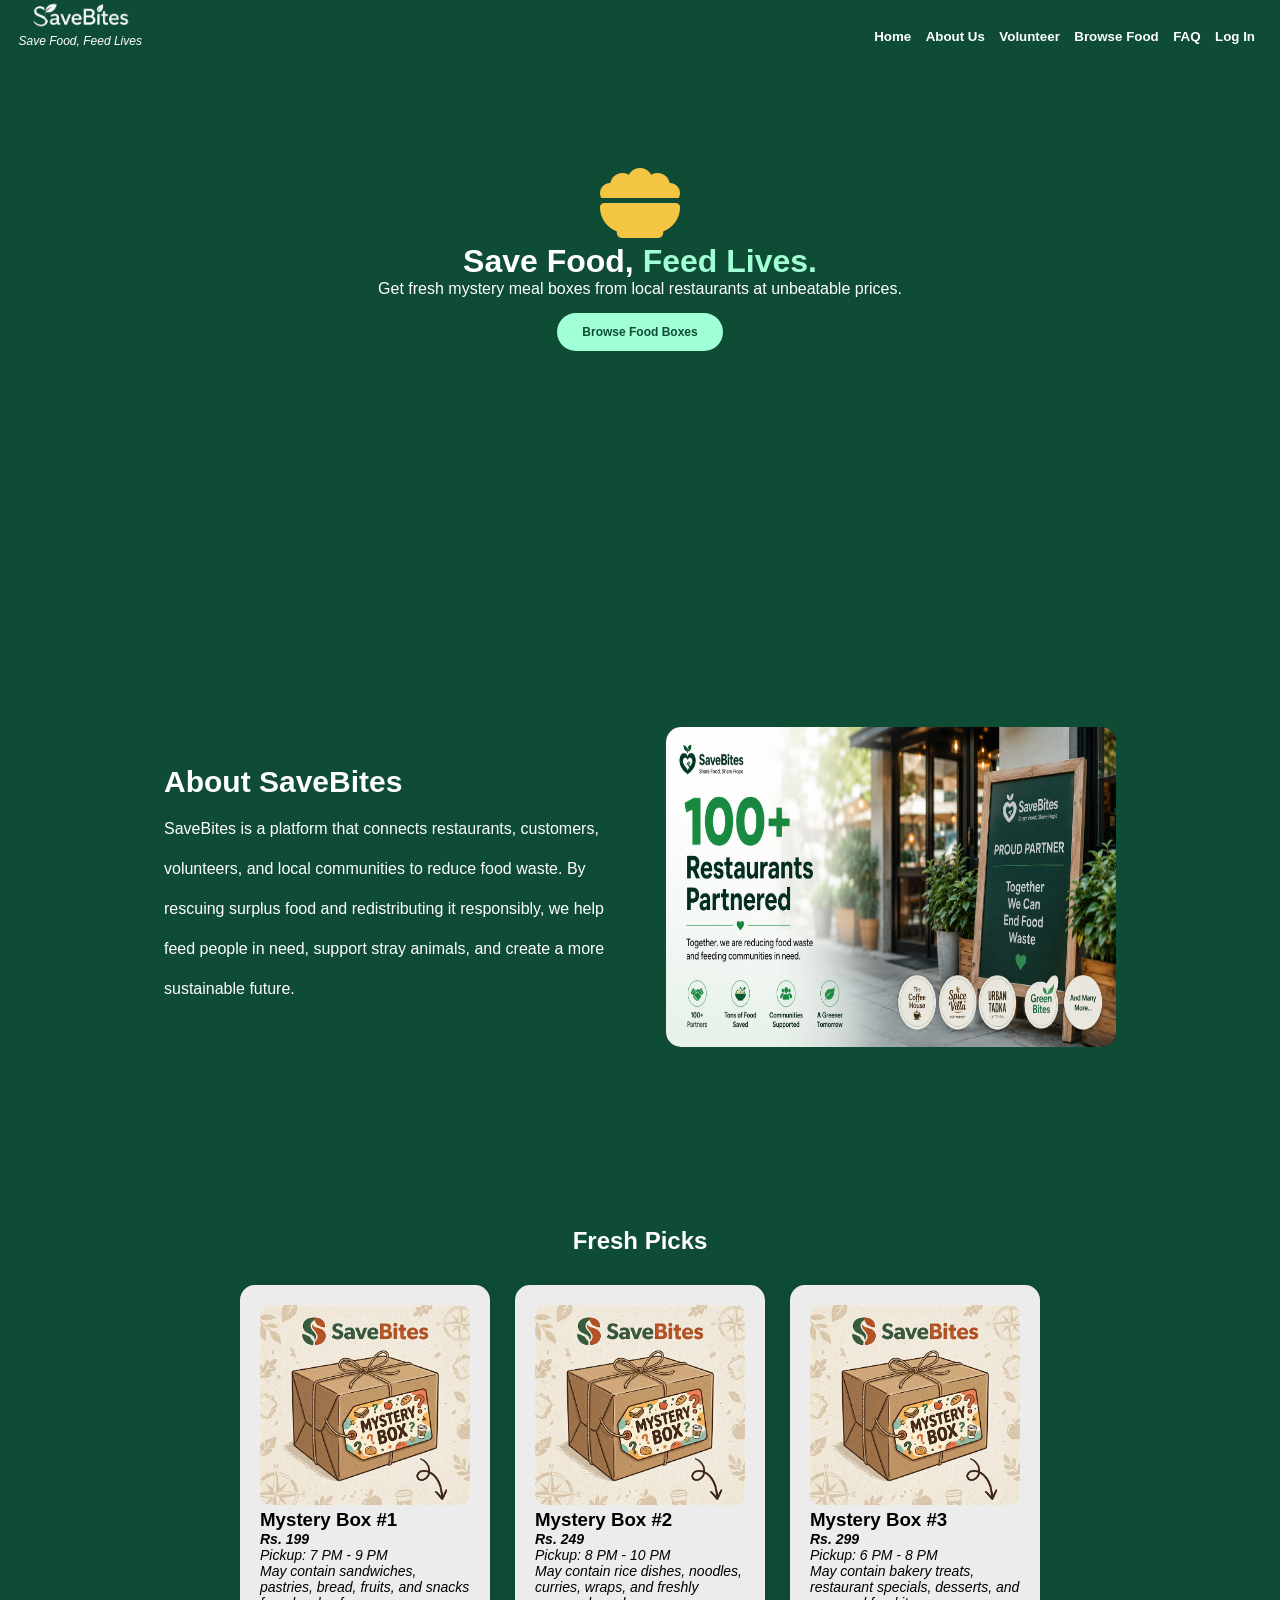
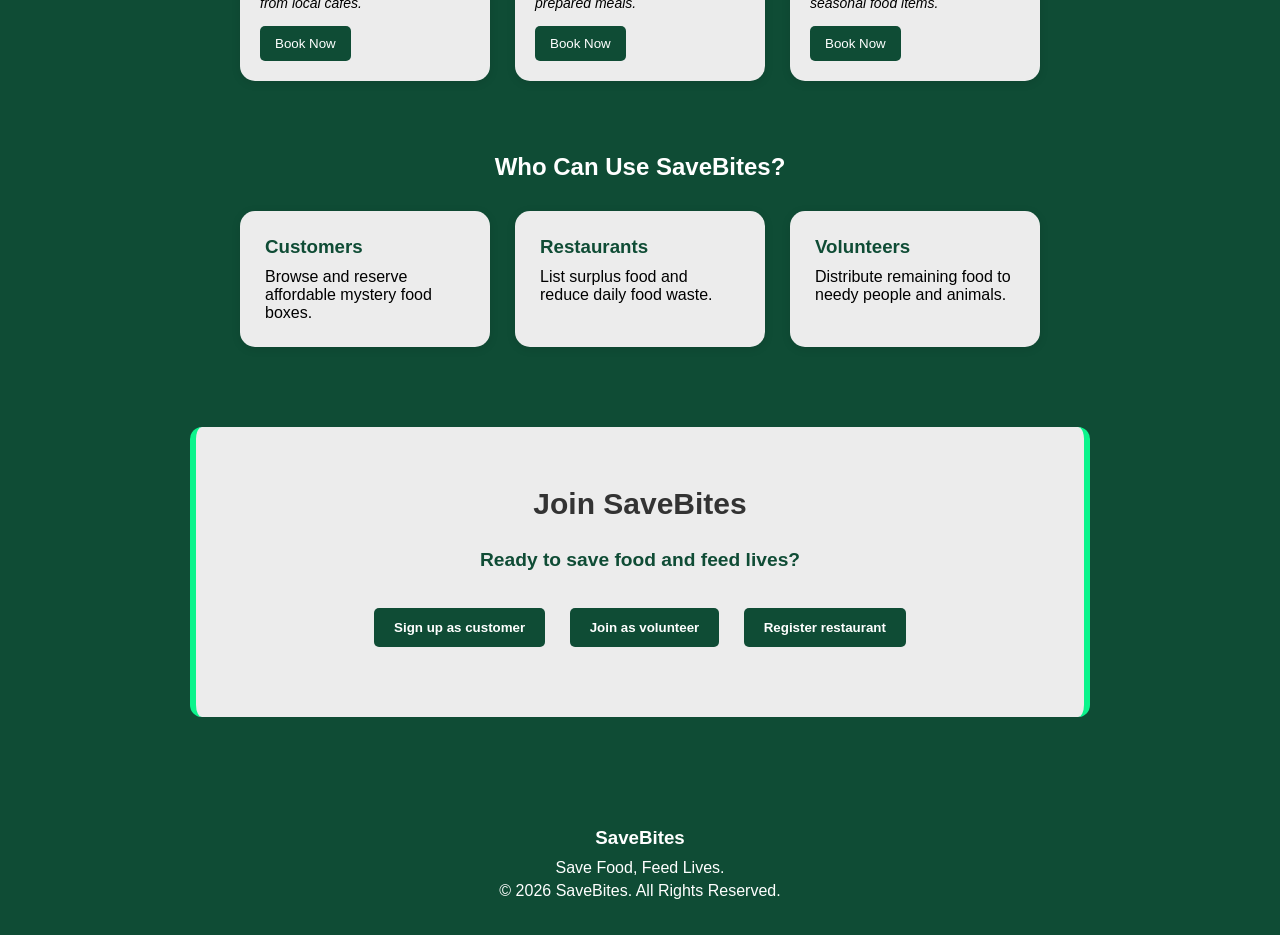
==== index.html @ be6d2f57 "git commit -m "Added hamburger menu functionality and responsive design for navigation bar."" ====
<!DOCTYPE html>
<html lang="en">
<head>
    <link rel="stylesheet" href="style.css" />
    <link rel="stylesheet" href="https://cdnjs.cloudflare.com/ajax/libs/font-awesome/6.6.0/css/all.min.css">
    <meta charset="UTF-8">
    <meta name="viewport" content="width=device-width, initial-scale=1.0">
</head>
<body>
    <nav class="nav">

        <div class="logo">
            <a href="index.html">
                <img src="asset/logo.png" alt="logo" />
            </a>
            <p>Save Food, Feed Lives</p>
        </div>
        <div class="hamburger" id="hamburger">
    <i class="fa-solid fa-bars"></i>
</div>
        <div class="nav-right" id="nav-right">
            <a href="index.html"><button>Home</button></a>
            <a href="html/about.html"><button>About Us</button></a>
            <a href="html/volunteerlogin.html"><button>Volunteer</button></a>
            <a href="html/browsebox.html"><button>Browse Food</button></a>
            <a href="html/faq.html"><button>FAQ</button></a>
            <a href="html/login.html"><button>Log In</button></a>
        </div>
    </nav>
    </div>
    </div>
    <div class="intro" id="intro">
    <div class="slide active">
        <div class="icon">
            <i class="fa-solid fa-bowl-food"></i>
        </div>
        <h1>Save Food, <span>Feed Lives.</span></h1>
        <p>Get fresh mystery meal boxes from local restaurants at unbeatable prices.</p>
        <a href="html/browsebox.html">Browse Food Boxes</a>
    </div>

    <div class="slide">
        <div class="icon">
            <i class="fa-solid fa-handshake"></i>
        </div>
        <h1>Surplus Food, <span>Real Impact.</span></h1>
        <p>Unsold food is resold at discounted price.</p>
    </div>

    <div class="slide">
        <div class="icon">
            <i class="fa-solid fa-paw"></i>
        </div>
        <h1>No Food <span>Goes to Waste.</span></h1>
        <p>Volunteers distribute food to stray animals.</p>
        <a href="html/volunteerlogin.html">Join as Volunteer</a>
    </div>

    <div class="slide">
        <div class="icon">
            <i class="fa-solid fa-store"></i>
        </div>
        <h1>List Your <span>Leftover Food.</span></h1>
        <p>Partner with SaveBites to reduce food waste and reach hundreds of nearby customers.</p>
        <a href="html/restaurantlogin.html">Register your Restaurant</a>
    </div>
</div>
    <br>
    <br>
    <br>
    <div class="section">
        <div class="text">
            <h2>About SaveBites</h2>
            <p>
                SaveBites is a platform that connects restaurants, customers, volunteers, and local communities to reduce food waste. 
                By rescuing surplus food and redistributing it responsibly, we help feed people in need, support stray animals, and create a more sustainable future.
            </p>
        </div>

        <div class="imgslider">

            <img class="imgSlide activeImg" src="asset/partner.jpg" alt="">
            <img class="imgSlide" src="asset/volunteer.jpg" alt="">
            <img class="imgSlide" src="asset/animal.jpg" alt="">

        </div>

    </div>
    <div class="featured-food">
        <h2 align="center">Fresh Picks</h2>

        <div class="food-container">

            <div class="food-card">
                <img src="asset/food1.jpg" alt="Food Box 1">
                <h3>Mystery Box #1</h3>
                <p><strong>Rs. 199</strong></p>
                <p>Pickup: 7 PM - 9 PM</p>
                <p>May contain sandwiches, pastries, bread, fruits, and snacks from local cafes.</p>
                <button onclick="bookNow('Mystery Box #1', 199)">Book Now</button>
            </div>
            <div class="food-card">
                <img src="asset/food2.jpg" alt="Food Box 2">
                <h3>Mystery Box #2</h3>
                <p><strong>Rs. 249</strong></p>
                <p>Pickup: 8 PM - 10 PM</p>
                <p>May contain rice dishes, noodles, curries, wraps, and freshly prepared meals.</p>
                <button onclick="bookNow('Mystery Box #2', 249)">Book Now</button>
            </div>
            <div class="food-card">
                <img src="asset/food3.jpg" alt="Food Box 3">
                <h3>Mystery Box #3</h3>
                <p><strong>Rs. 299</strong></p>
                <p>Pickup: 6 PM - 8 PM</p>
                <p>May contain bakery treats, restaurant specials, desserts, and seasonal food items.</p>
                <button onclick="bookNow('Mystery Box #3', 299)">Book Now</button>
            </div>
        </div>
        <br>
        <br>
        <br>
        <br>
        <div class="roles">
            <h2 align="center">Who Can Use SaveBites?</h2>
            <div class="role-container">
                <div class="role-card">
                    <h3>Customers</h3>
                    <p>Browse and reserve affordable mystery food boxes.</p>
                </div>
                <div class="role-card">
                    <h3>Restaurants</h3>
                    <p>List surplus food and reduce daily food waste.</p>
                </div>
                <div class="role-card">
                    <h3>Volunteers</h3>
                    <p>Distribute remaining food to needy people and animals.</p>
                </div>
            </div>
        </div>
        <div align="center" class="bottom">
            <p align="center"><b>Join SaveBites</b></p>
            <h1>Ready to save food and feed lives?</h1>
            <button onclick="goToSignup()">Sign up as customer</button>
            <button onclick="goToVolunteerLogin()">Join as volunteer</button>
            <button onclick="goToRestaurantLogin()">Register restaurant</button>
        </div>
    </div>
    <script src="js/script.js"></script>
    <script src="js/slider.js"></script>
</body>
<footer>
    <h3>SaveBites</h3>
    <p>Save Food, Feed Lives.</p>
    <p>© 2026 SaveBites. All Rights Reserved.</p>
</footer>
</html>
---- style.css ----
*{
    margin:0;
    padding:0;
    box-sizing:border-box;
    font-family:Arial, sans-serif;
}

html,
body{
    width:100%;
    overflow-x:hidden;
    scroll-behavior:smooth;
}
/*SLIDER YETA*/

.intro{
    height:350px;
    position: relative;
    background: #0f4c35;
    color: white;
    display: flex;
    justify-content: flex-start;
    align-items: center;
    text-align: center;
    margin:80px;
}
.icon i{
    font-size:80px;
    color:#F4C542;
}

.icon i{
    transition:0.3s;
}

.icon i:hover{
    transform:scale(1.1);
}

.slide{
    display:none;
    position:absolute;
    width:100%;
    padding:20px;
    box-sizing:border-box;
    left:0;
    top:0;
}

.slide.active{
    display: block;
}

.slide span{
    color: #a1ffd5;
}
.slide a{
    display:inline-flex;
    margin-top: 15px;
    padding: 12px 25px;
    background: #a1ffd5;
    color: #0f4c35;
    text-decoration: none;
    border-radius: 30px;
    font-weight: bold;
}
.intro h1{
    font-size:32px;
}
.intro a{
    font-size:12px;
}
/*yetasamma*/


body{
    background:#0f4c35;

}
.nav{
    display:flex;
    justify-content:space-between;
    align-items:center;
    padding:15px;
    background:#0f4c35;
    flex-wrap:wrap;
}
.logo{
    display:flex;
    flex-direction:column;
    align-items:center;
    gap: 5;
}
.nav button{
    color:white;
    background:none;
    border:none;
    margin-right:10px;
    cursor:pointer;
    font-weight:bold;
    margin-top:10px;
}
.nav button:hover{
    background:none;
    color:rgb(133, 196, 162);
    transform:scale(1.06);
    transition:transform 0.2s;
}
.logo img{
    height: 50px;
    width: auto;
    margin-top: -25px;
    transform: scale(1.5);
}
.logo p{
    color:white;
    margin-top:-10px;
    margin-left:3.5px;
    font-size: 12px;
    font-style:italic;
}
.section{
    display:flex;
    justify-content:space-between;
    align-items:center;
    width:90%;
    margin:auto;
    gap:40px;
    padding:100px;
}

/*img slide ko section*/
.text{
    flex:1;
    color:#ffffff;
}

.text h2{
    font-size:30px;
    margin-bottom:10px;
}

.text p{
    line-height:2.5;
}
.imgslider{
    width:100%;
    max-width:450px;
    height:320px;
    position:relative;
    overflow:hidden;
    border-radius:15px;
    background:#000;
}
.imgSlide{
    width:100%;
    height:100%;
    object-fit:fill; 
    position:absolute;
    top:0;
    left:0;
    opacity:0;
    transition:opacity 1s ease;
}

.activeImg{
    opacity:1;
}
.bottom{
    background: #ececec;
    padding: 60px 20px;
    margin: 80px auto;
    max-width: 900px;
    text-align: center;
    border-radius: 12px;
    border-left: 6px solid #0bf48c;
    border-right: 6px solid #0bf48c;
}
.bottom p{
    color: #333;
    font-size:30px;
    margin-bottom:10px;
    transition:color 0.3s;
    animation: pulse 2s infinite;
}
    @keyframes pulse {
        0% { color: #0f4c35; }
        50% { color: #b9930c; }
        100% { color: rgb(0, 136, 61); }
    }
.bottom h1{
    margin:20px ;
    color:#0f4c35;
    transform:scale(0.6);
    color:(0, 136, 61);
;
}

.bottom button{
    color:white;
    padding:12px 20px;
    margin:10px;
    border:none;
    border-radius:5px;
    cursor:pointer;
    background:#0f4c35;
    font-weight:bold;
}
button:hover{
    background:rgb(0, 118, 47);
    transition:background 0.4s;
    transform:scale(1.05);
}
.featured-food{
    margin-top:80px;
}
.featured-food h2{
    color:white;
    margin-bottom:30px;
}
.food-container{
    display:flex;
    justify-content:center;
    gap:25px;
    flex-wrap:wrap;
}
.food-card{
    background:#ececec;
    width:250px;
    padding:20px;
    border-radius:15px;
    box-shadow:0 2px 10px rgba(0,0,0,0.1);
}
.food-card img{
    width:100%;
    height: 200px;;
    object-fit:fit;
    border-radius:10px;
}
.food-card p{
  font-size:14px;
  font-style: italic;
}
.food-card button{
    margin-top:15px;
    padding:10px 15px;
    border:none;
    border-radius:5px;
    background:#0f4c35;
    color:white;
    cursor:pointer;
}
.food-card button:hover{
    background:rgb(0,118,47);
    transition:background 0.3s;
}
.food-card:hover{
    transform:translateY(-5px);
    transition:0.5s;
}
.roles h2{
    color:white;
    margin-bottom:30px;
}
.role-container{
    display:flex;
    justify-content:center;
    gap:25px;
    flex-wrap:wrap;
}
.role-card{
    width:250px;
    padding:25px;
    background:#ececec;
    border-radius:15px;
    box-shadow:0 2px 10px rgba(0,0,0,0.1);
}
.role-card h3{
    color:#0f4c35;
    margin-bottom:10px;
}
footer{
    color:rgb(255, 255, 255);
    text-align:center;
    padding:30px;
    margin-top:50px;
}
footer h3{
    margin-bottom:10px;
}
footer p{
    margin:5px 0;
}
.hamburger{
    display:none;
    font-size:30px;
    color:white;
    cursor:pointer;
}

@media (max-width:768px){

.nav{
    position:relative;
    justify-content:space-between;
    align-items:center;
    padding:15px 20px;
}

.logo{
    align-items:flex-start;
}

.logo img{
    margin-top:0;
    transform:scale(1.2);
}

.hamburger{
    display:block;
}

.nav-right{
    display:none;
    position:absolute;
    top:80px;
    left:0;
    width:100%;
    background:#0f4c35;
    flex-direction:column;
    align-items:center;
    padding:20px 0;
    z-index:1000;
}

.nav-right.active{
    display:flex;
}

.nav-right a{
    width:100%;
    text-align:center;
}

.nav-right button{
    width:90%;
    margin:10px 0;
    font-size:18px;
}

.section{
    flex-direction:column;
    width:95%;
    text-align:center;
    padding:20px;
}

.text{
    width:100%;
}

.text h2{
    font-size:24px;
}

.text p{
    line-height:1.8;
}

.imgslider{
    width:100%;
    max-width:100%;
    height:250px;
}

.intro{
    margin:20px;
    min-height:320px;
    height:auto;
    padding:20px;
}

.intro h1{
    font-size:24px;
}

.icon i{
    font-size:60px;
}

.food-container,
.role-container{
    flex-direction:column;
    align-items:center;
}

.food-card,
.role-card{
    width:90%;
    max-width:320px;
}

.bottom{
    width:95%;
    margin:40px auto;
    padding:30px 15px;
}

.bottom h1{
    transform:none;
}

.bottom p{
    font-size:22px;
}

}
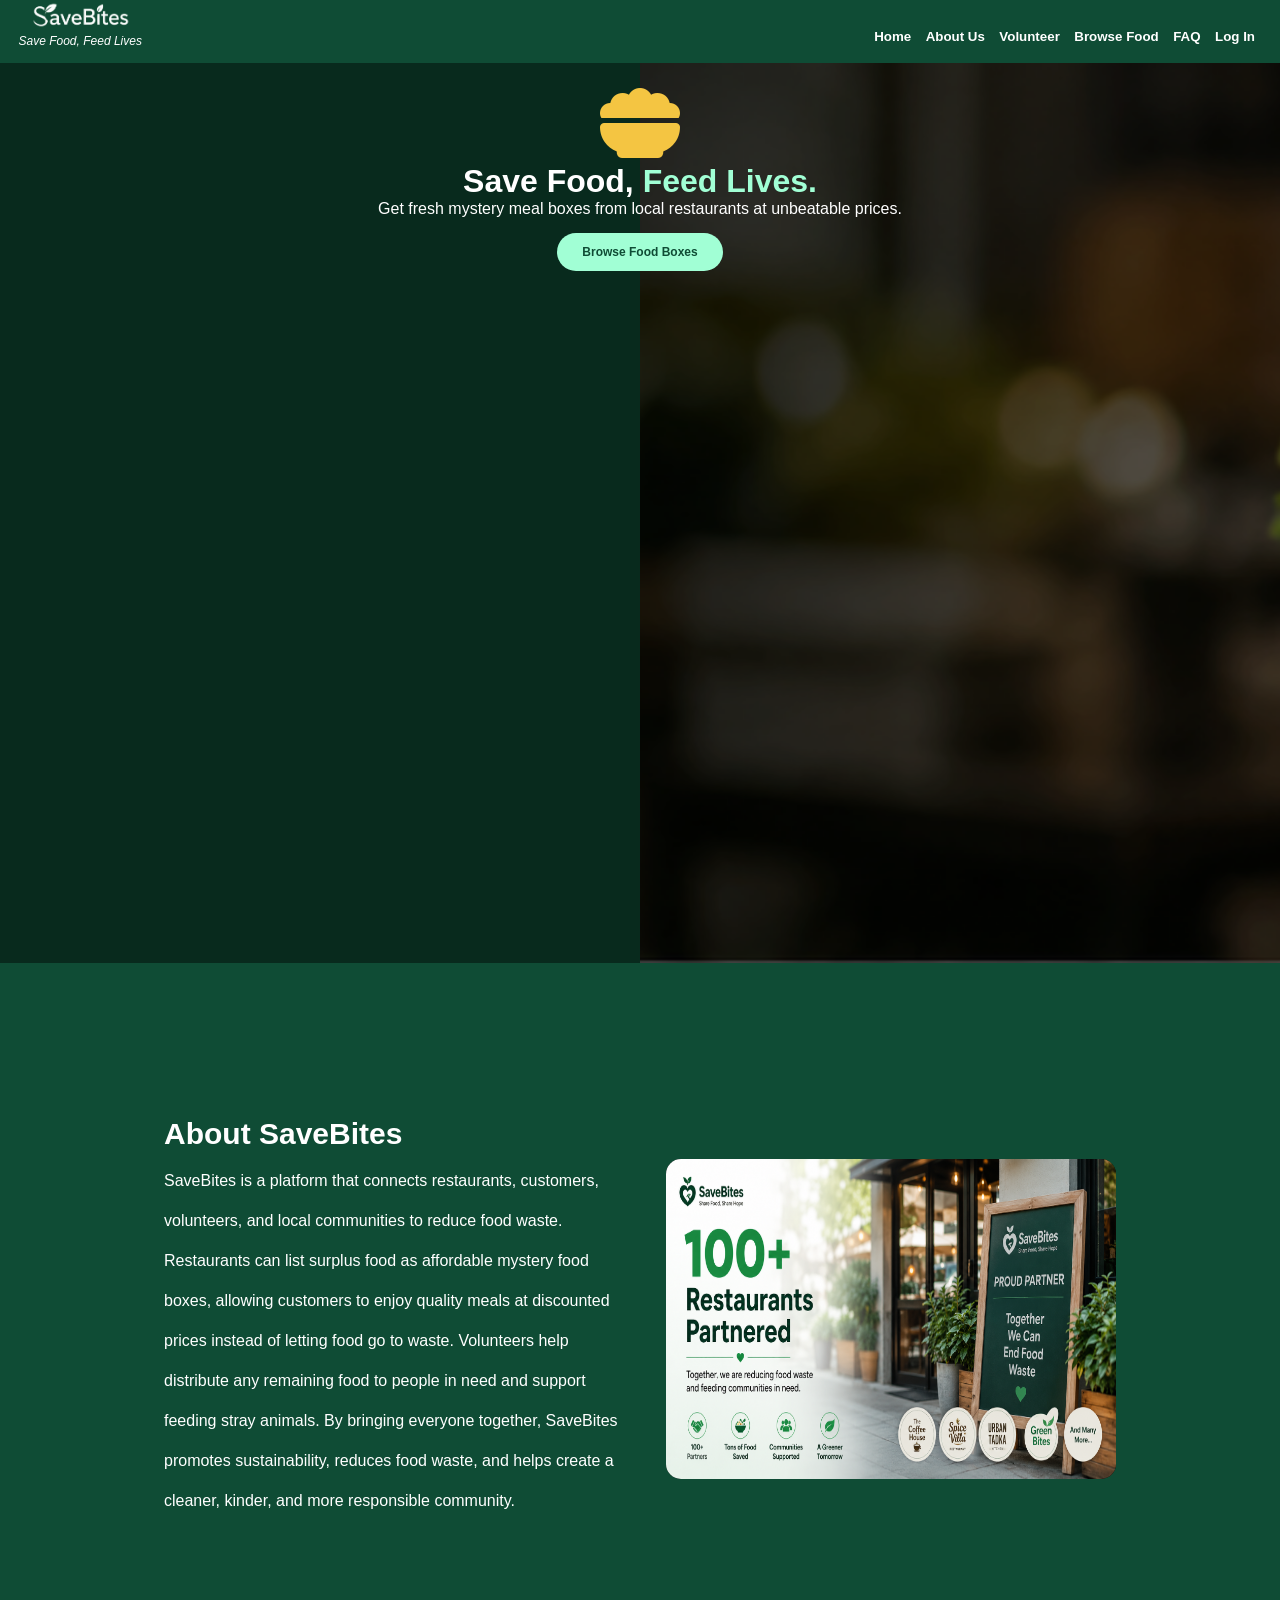
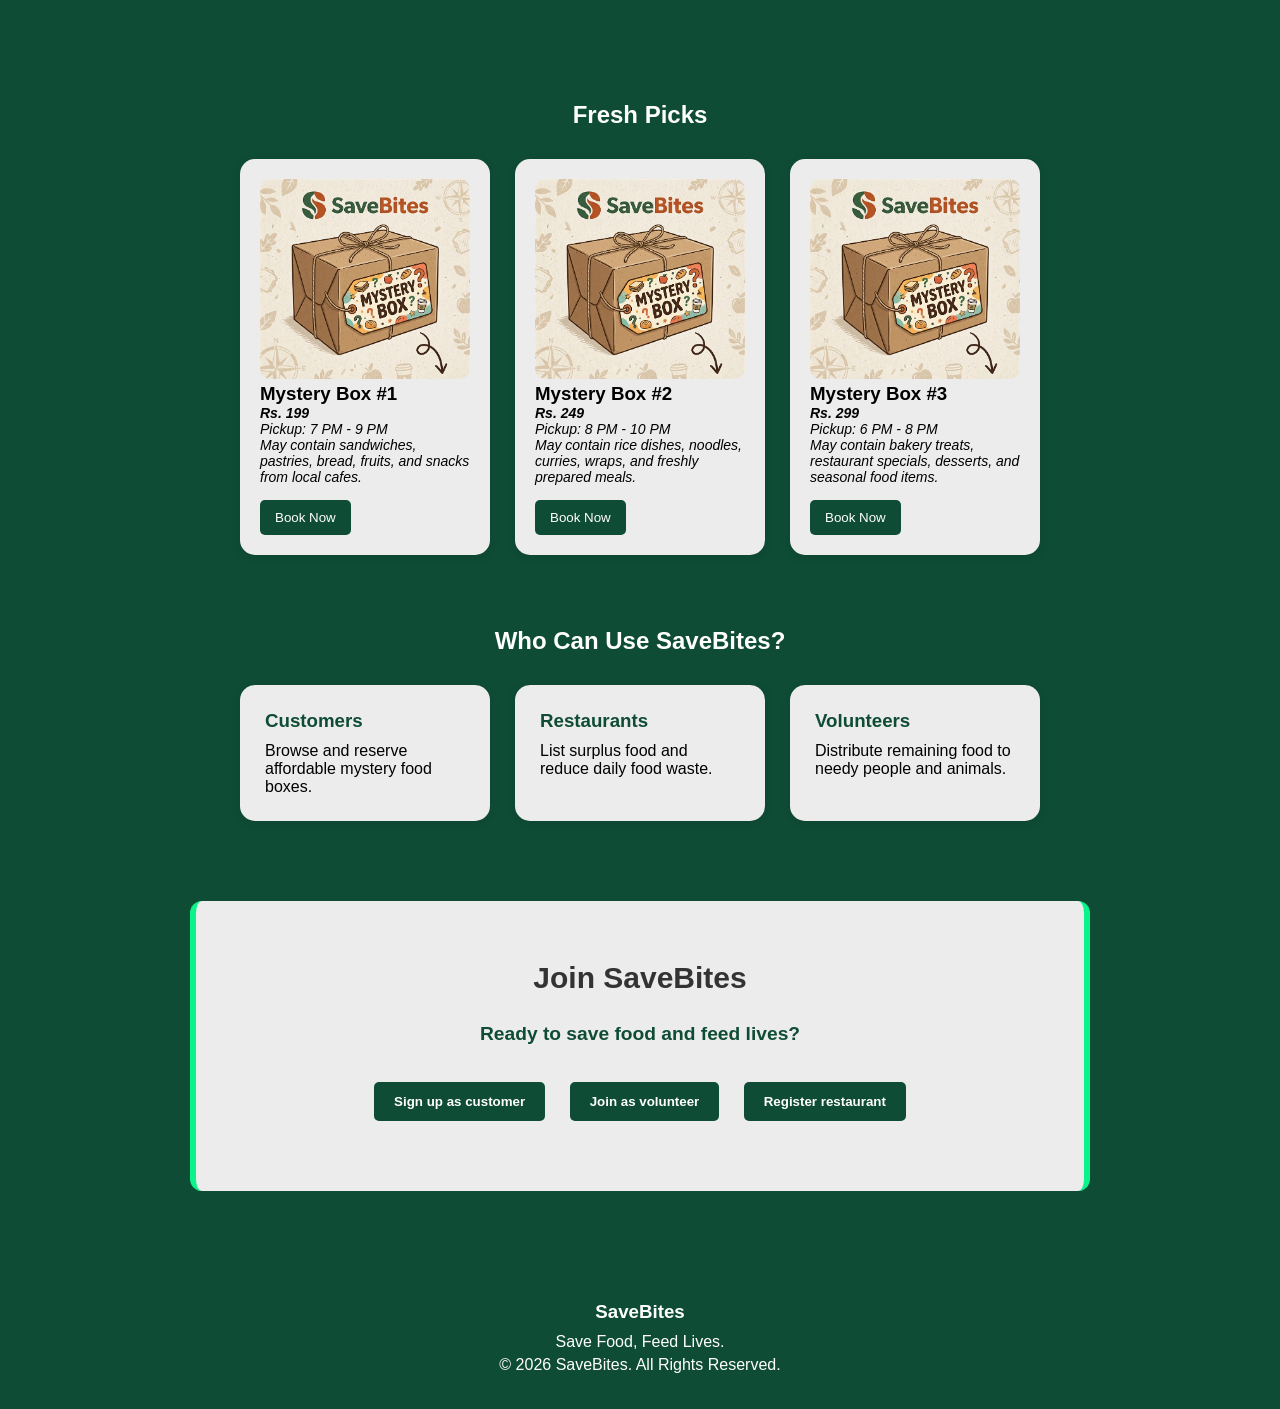
==== commit e81f0778: "git commit -m "Updated About section, adjusted browsebox layout and styling"" ====
--- a/index.html
+++ b/index.html
@@ -29,15 +29,29 @@
     </nav>
     </div>
     </div>
-    <div class="intro" id="intro">
+  <div class="intro">
+
+    <div class="banner-slider">
+        <img src="asset/banner1.png" class="banner active">
+        <img src="asset/banner2.jpg" class="banner">
+        <img src="asset/banner3.jpg" class="banner">
+    </div>
+
+    <div class="overlay"></div>
+
     <div class="slide active">
         <div class="icon">
             <i class="fa-solid fa-bowl-food"></i>
         </div>
+
         <h1>Save Food, <span>Feed Lives.</span></h1>
+
         <p>Get fresh mystery meal boxes from local restaurants at unbeatable prices.</p>
+
         <a href="html/browsebox.html">Browse Food Boxes</a>
     </div>
+
+</div>
 
     <div class="slide">
         <div class="icon">
@@ -72,8 +86,8 @@
         <div class="text">
             <h2>About SaveBites</h2>
             <p>
-                SaveBites is a platform that connects restaurants, customers, volunteers, and local communities to reduce food waste. 
-                By rescuing surplus food and redistributing it responsibly, we help feed people in need, support stray animals, and create a more sustainable future.
+               SaveBites is a platform that connects restaurants, customers, volunteers, and local communities to reduce food waste. Restaurants can list surplus food as affordable mystery food boxes, allowing customers to enjoy quality meals at discounted prices instead of letting food go to waste. Volunteers help distribute any remaining food to people in need and support feeding stray animals. By bringing everyone together, SaveBites promotes sustainability, reduces food waste, and helps create a cleaner, kinder, and more responsible community.
+
             </p>
         </div>
 
--- a/style.css
+++ b/style.css
@@ -12,17 +12,50 @@
     scroll-behavior:smooth;
 }
 /*SLIDER YETA*/
-
 .intro{
-    height:350px;
-    position: relative;
-    background: #0f4c35;
-    color: white;
-    display: flex;
-    justify-content: flex-start;
-    align-items: center;
-    text-align: center;
-    margin:80px;
+    position:relative;
+    min-height:100vh;
+    overflow:hidden;
+    display:flex;
+    justify-content:center;
+    align-items:center;
+    text-align:center;
+    color:white;
+}
+
+.banner-slider{
+    position:absolute;
+    width:100%;
+    height:100%;
+    top:0;
+    left:0;
+}
+
+.banner{
+    position:absolute;
+    width:100%;
+    height:100%;
+    object-fit:cover;
+    opacity:0;
+    transition:opacity 1s ease-in-out;
+}
+
+.banner.active{
+    opacity:1;
+}
+
+.overlay{
+    position:absolute;
+    width:100%;
+    height:100%;
+    background:rgba(0,0,0,.45);
+    top:0;
+    left:0;
+}
+
+.slide{
+    position:relative;
+    z-index:2;
 }
 .icon i{
     font-size:80px;
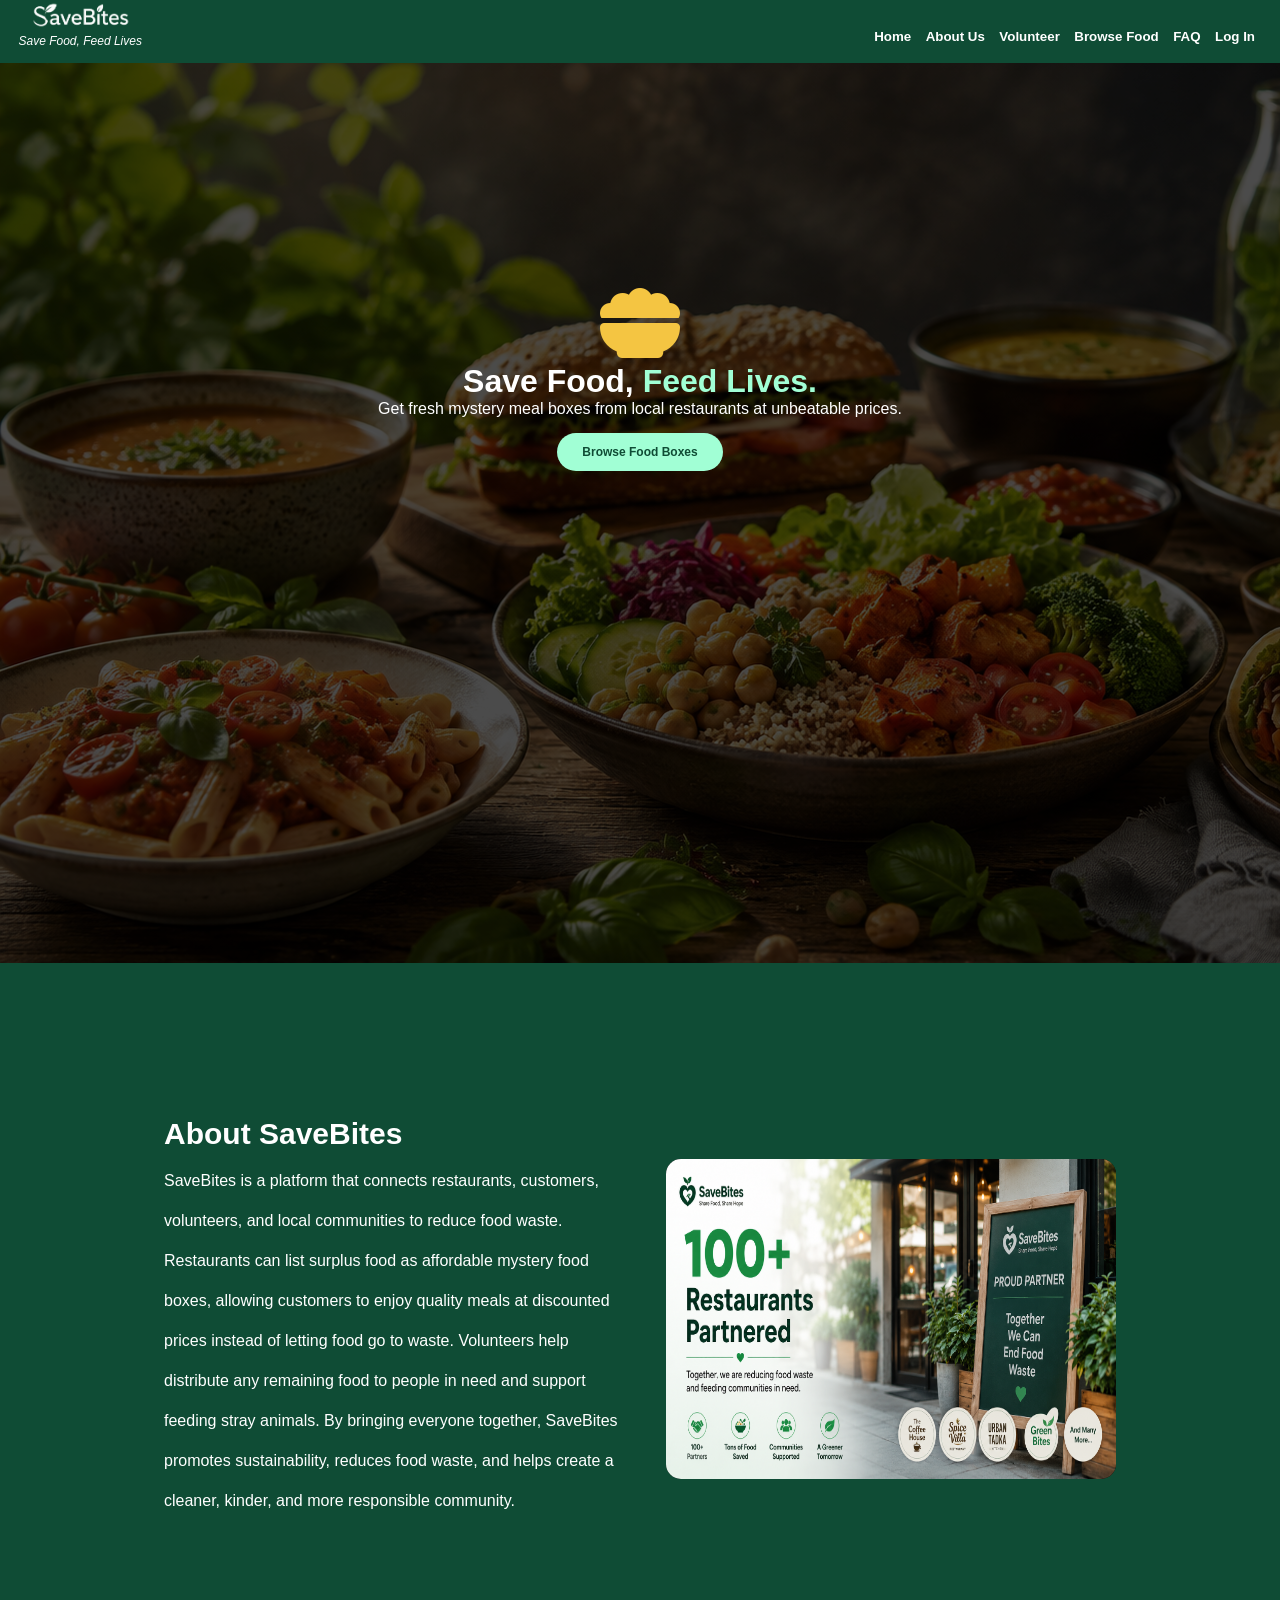
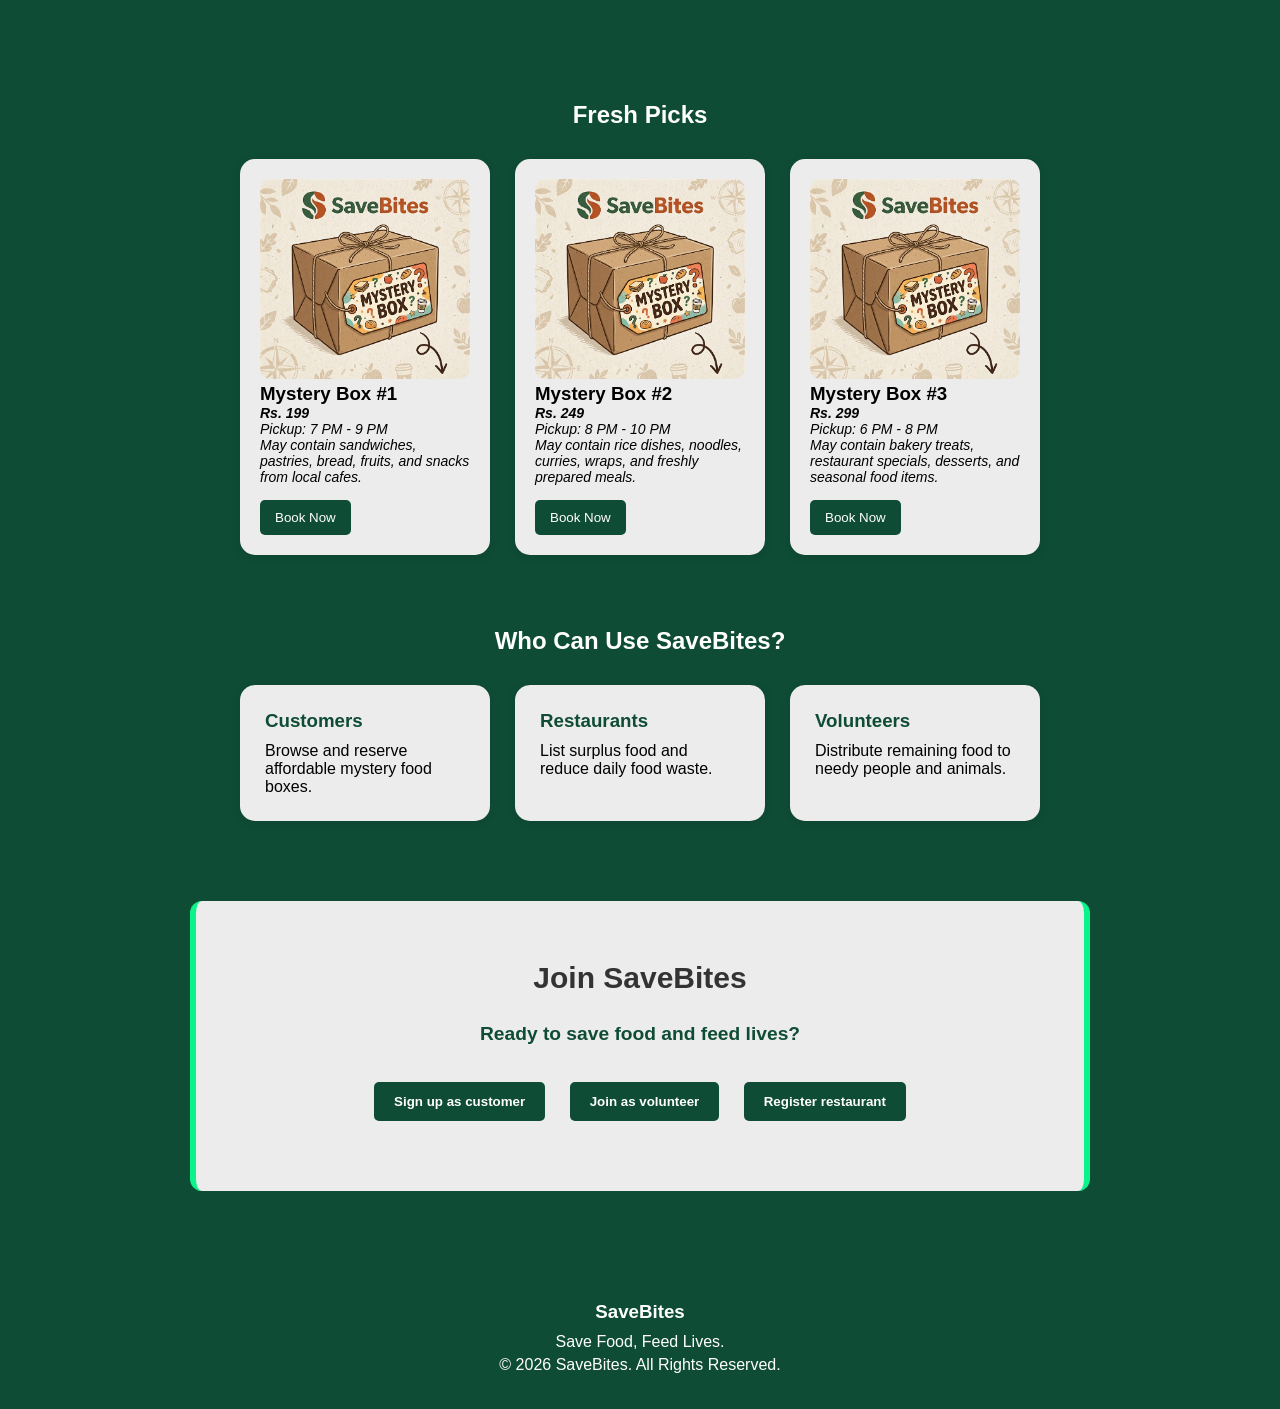
==== commit e90e01f3: "git commit -m "Updated banner slider and overlay styles in style.css"" ====
--- a/index.html
+++ b/index.html
@@ -38,21 +38,15 @@
     </div>
 
     <div class="overlay"></div>
-
     <div class="slide active">
         <div class="icon">
             <i class="fa-solid fa-bowl-food"></i>
         </div>
-
         <h1>Save Food, <span>Feed Lives.</span></h1>
-
         <p>Get fresh mystery meal boxes from local restaurants at unbeatable prices.</p>
-
         <a href="html/browsebox.html">Browse Food Boxes</a>
     </div>
-
 </div>
-
     <div class="slide">
         <div class="icon">
             <i class="fa-solid fa-handshake"></i>
--- a/style.css
+++ b/style.css
@@ -25,17 +25,14 @@
 
 .banner-slider{
     position:absolute;
-    width:100%;
+    width: 100%;
     height:100%;
     top:0;
     left:0;
 }
-
 .banner{
-    position:absolute;
-    width:100%;
-    height:100%;
-    object-fit:cover;
+    position:relative;
+    object-fit:fill;
     opacity:0;
     transition:opacity 1s ease-in-out;
 }
@@ -48,7 +45,7 @@
     position:absolute;
     width:100%;
     height:100%;
-    background:rgba(0,0,0,.45);
+    background:rgba(0,0,0,0.70);
     top:0;
     left:0;
 }
@@ -74,7 +71,7 @@
     display:none;
     position:absolute;
     width:100%;
-    padding:20px;
+    padding:220px;
     box-sizing:border-box;
     left:0;
     top:0;
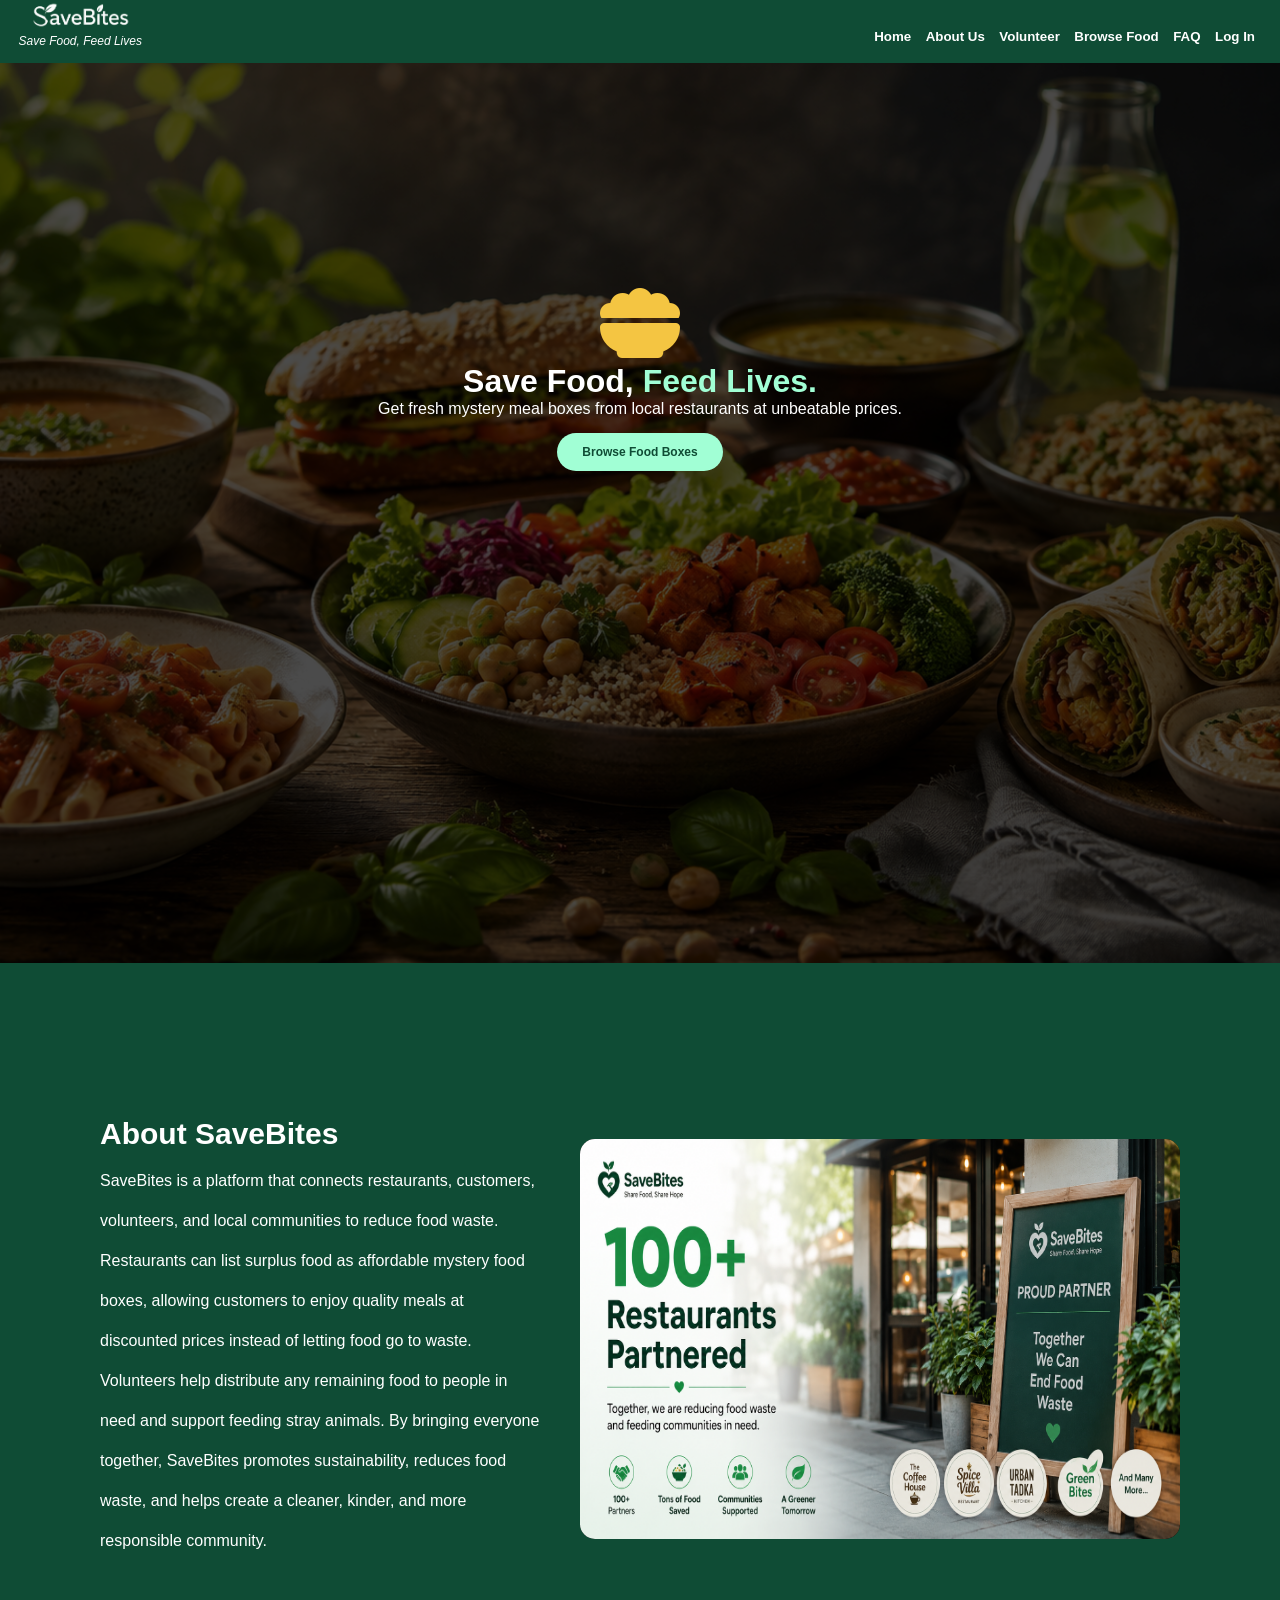
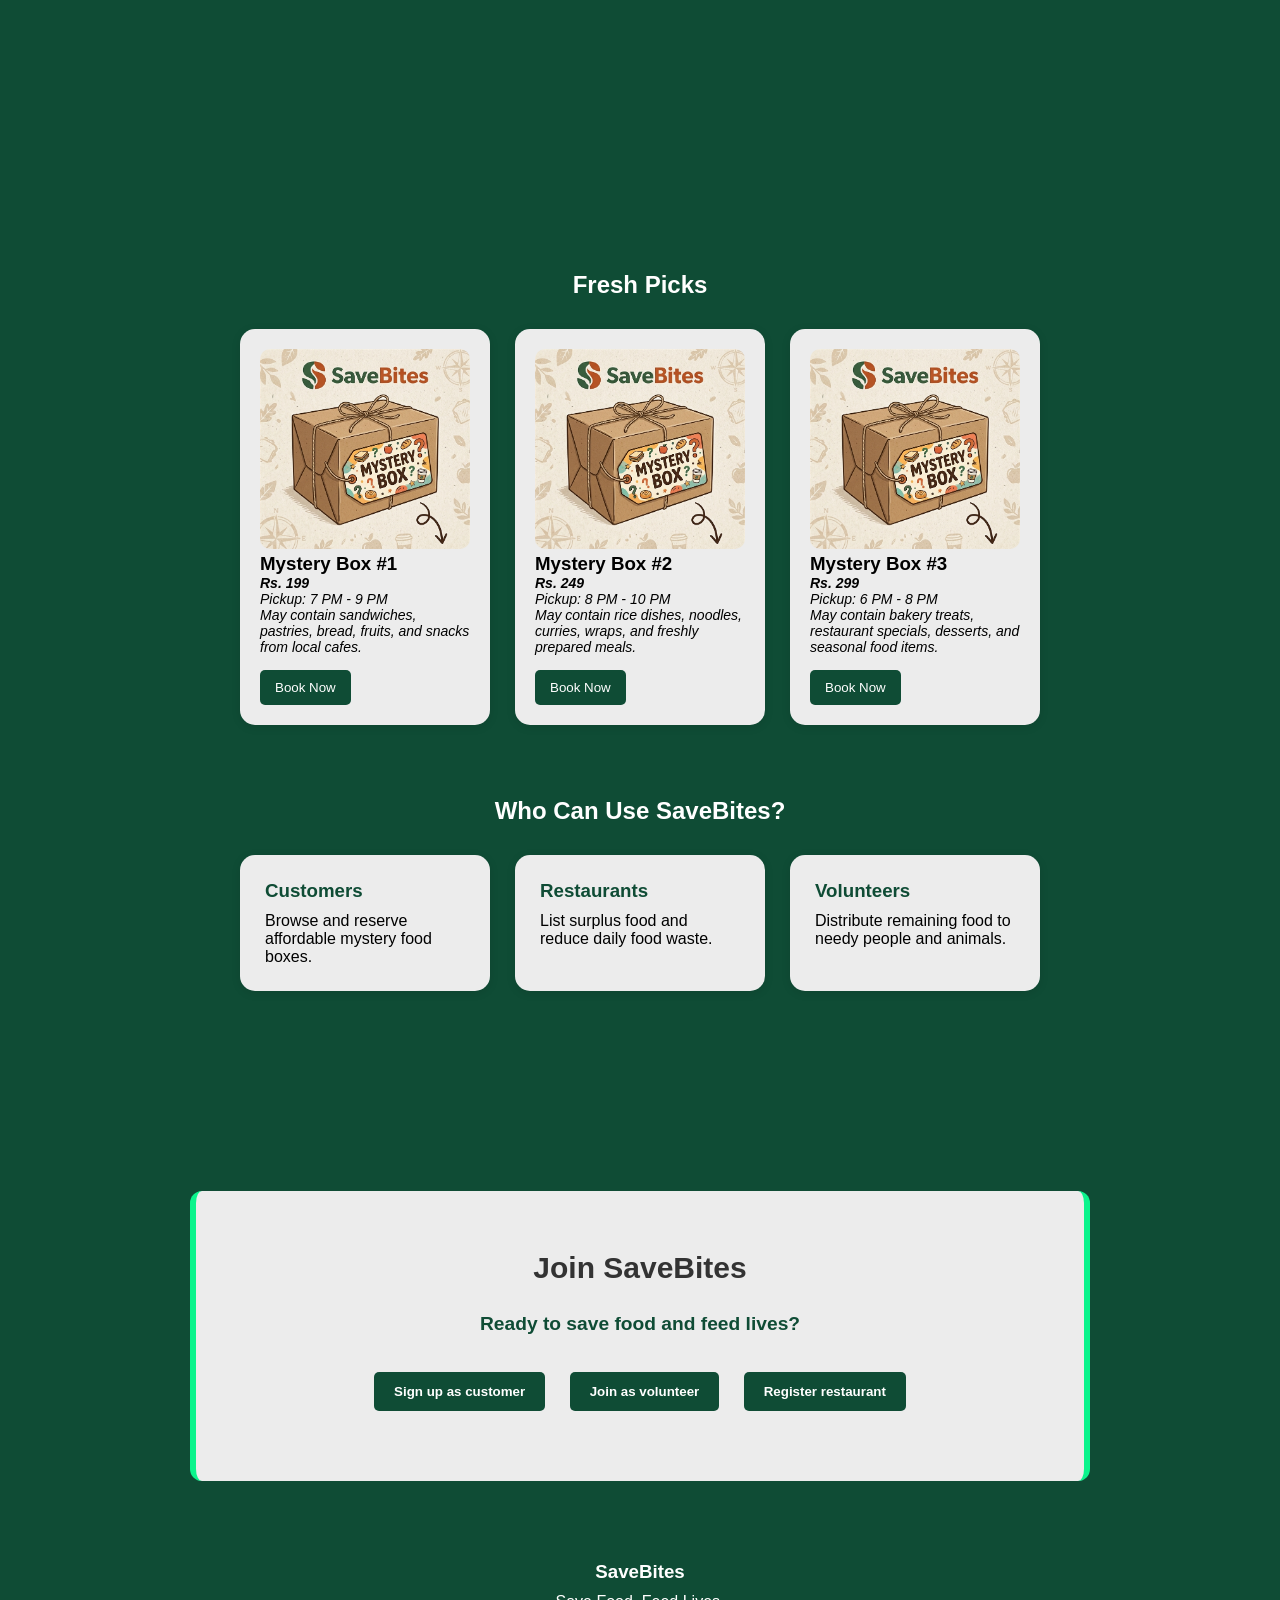
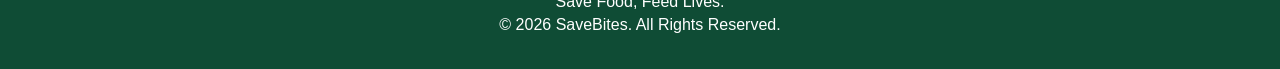
==== commit df380028: "git commit -m "Added a new banner image and updated the about section to provide a more detailed des" ====
--- a/index.html
+++ b/index.html
@@ -28,13 +28,12 @@
         </div>
     </nav>
     </div>
-    </div>
   <div class="intro">
 
     <div class="banner-slider">
         <img src="asset/banner1.png" class="banner active">
-        <img src="asset/banner2.jpg" class="banner">
-        <img src="asset/banner3.jpg" class="banner">
+        <img src="asset/banner2.png" class="banner">
+        <img src="asset/banner3.png" class="banner">
     </div>
 
     <div class="overlay"></div>
@@ -46,7 +45,7 @@
         <p>Get fresh mystery meal boxes from local restaurants at unbeatable prices.</p>
         <a href="html/browsebox.html">Browse Food Boxes</a>
     </div>
-</div>
+
     <div class="slide">
         <div class="icon">
             <i class="fa-solid fa-handshake"></i>
@@ -86,13 +85,10 @@
         </div>
 
         <div class="imgslider">
-
             <img class="imgSlide activeImg" src="asset/partner.jpg" alt="">
             <img class="imgSlide" src="asset/volunteer.jpg" alt="">
             <img class="imgSlide" src="asset/animal.jpg" alt="">
-
         </div>
-
     </div>
     <div class="featured-food">
         <h2 align="center">Fresh Picks</h2>
--- a/style.css
+++ b/style.css
@@ -14,7 +14,8 @@
 /*SLIDER YETA*/
 .intro{
     position:relative;
-    min-height:100vh;
+    width:100%;
+    height:100vh;
     overflow:hidden;
     display:flex;
     justify-content:center;
@@ -22,25 +23,27 @@
     text-align:center;
     color:white;
 }
-
 .banner-slider{
     position:absolute;
-    width: 100%;
+    top:0;
+    left:0;
+    width:100%;
     height:100%;
+    overflow:hidden;
+}
+.banner{
+    position:absolute;
     top:0;
     left:0;
-}
-.banner{
-    position:relative;
-    object-fit:fill;
+    width:100%;
+    height:100%;
+    object-fit:cover;
     opacity:0;
     transition:opacity 1s ease-in-out;
 }
-
 .banner.active{
     opacity:1;
 }
-
 .overlay{
     position:absolute;
     width:100%;
@@ -102,7 +105,6 @@
 }
 /*yetasamma*/
 
-
 body{
     background:#0f4c35;
 
@@ -153,7 +155,7 @@
     display:flex;
     justify-content:space-between;
     align-items:center;
-    width:90%;
+    width:100%;
     margin:auto;
     gap:40px;
     padding:100px;
@@ -175,8 +177,8 @@
 }
 .imgslider{
     width:100%;
-    max-width:450px;
-    height:320px;
+    max-width:600px;
+    height:400px;
     position:relative;
     overflow:hidden;
     border-radius:15px;
@@ -192,14 +194,13 @@
     opacity:0;
     transition:opacity 1s ease;
 }
-
 .activeImg{
     opacity:1;
 }
 .bottom{
     background: #ececec;
     padding: 60px 20px;
-    margin: 80px auto;
+    margin: 200px auto 0;
     max-width: 900px;
     text-align: center;
     border-radius: 12px;
@@ -242,7 +243,7 @@
     transform:scale(1.05);
 }
 .featured-food{
-    margin-top:80px;
+    margin-top:210px;
 }
 .featured-food h2{
     color:white;
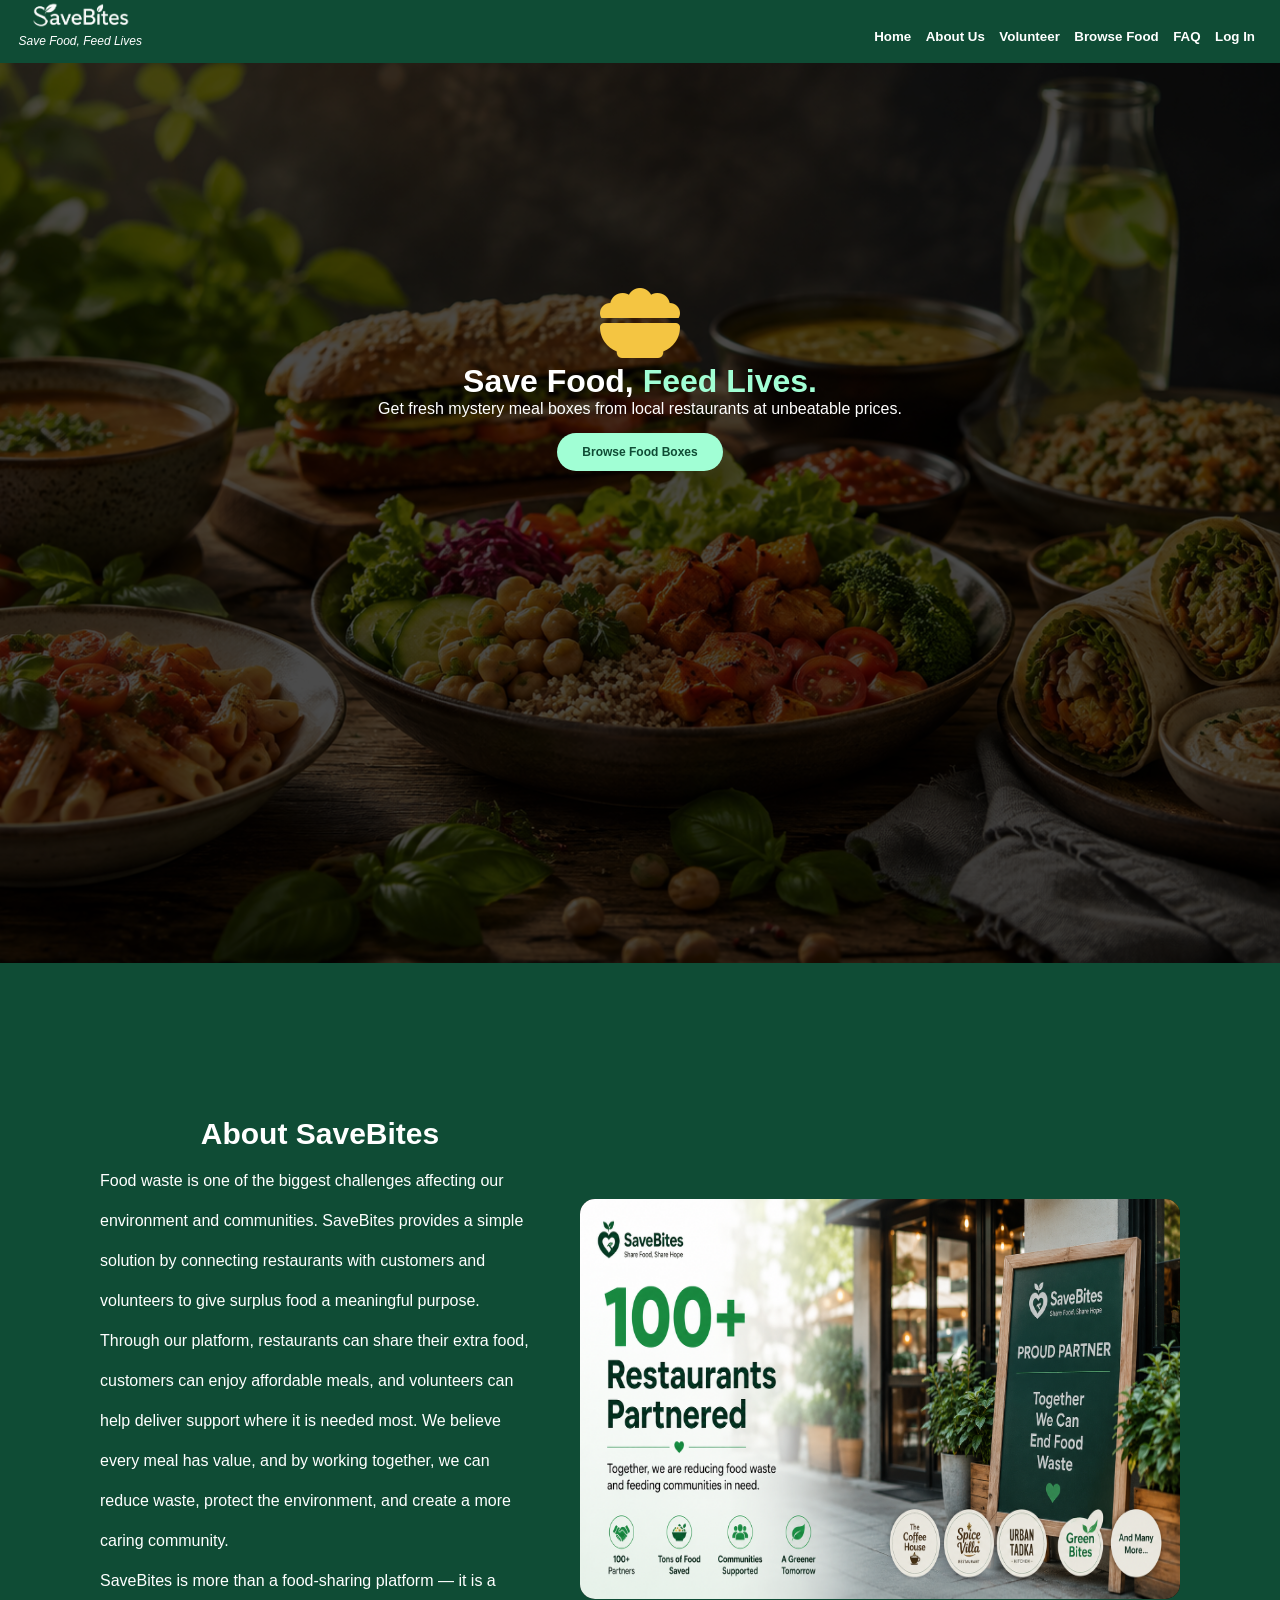
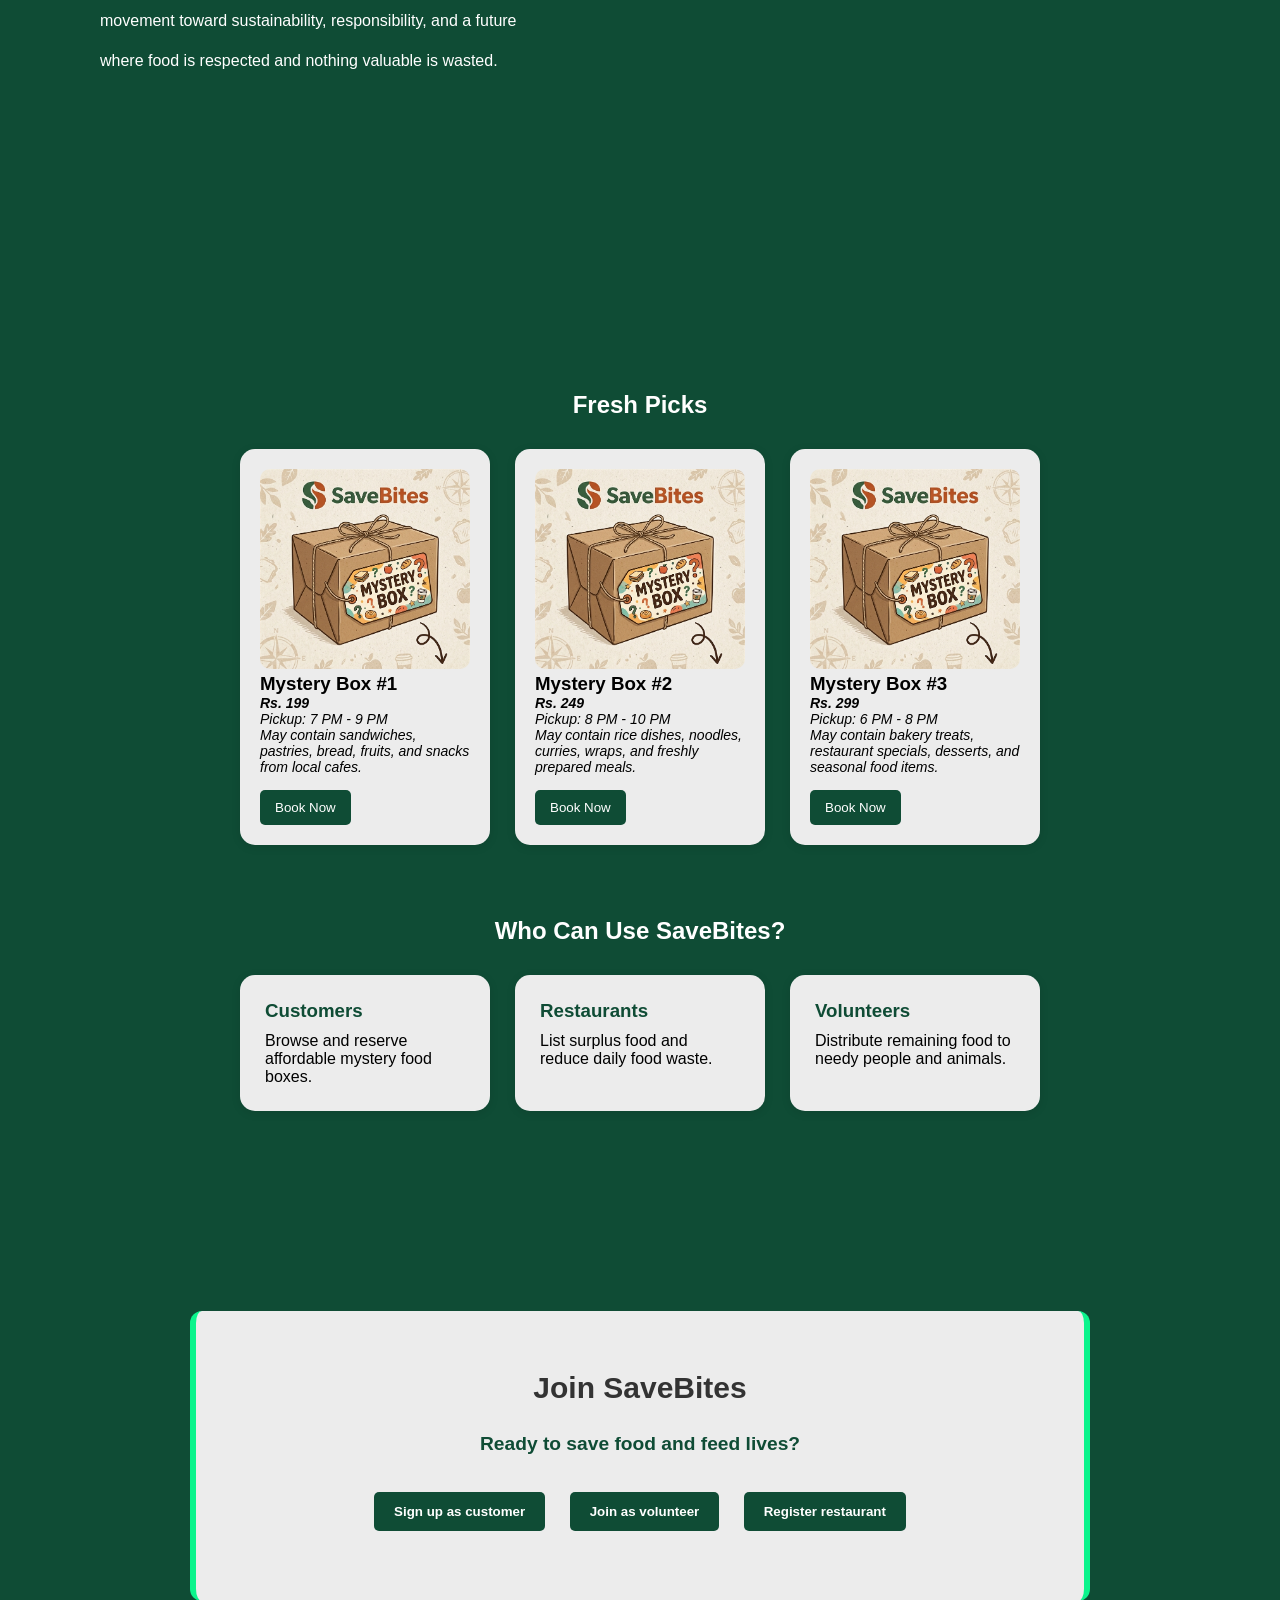
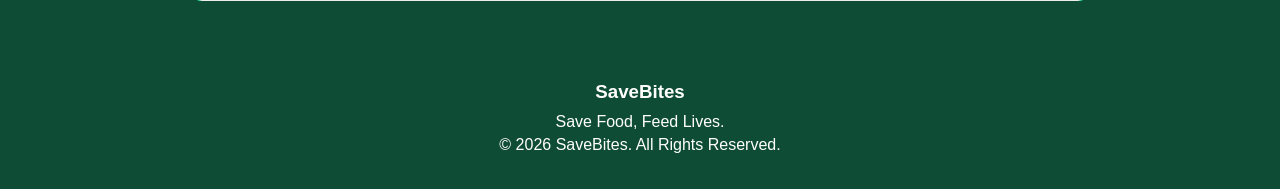
==== commit 7d9efcf9: "git commit -m "Added new banner image and fixed slider functionality"" ====
--- a/index.html
+++ b/index.html
@@ -27,7 +27,6 @@
             <a href="html/login.html"><button>Log In</button></a>
         </div>
     </nav>
-    </div>
   <div class="intro">
 
     <div class="banner-slider">
@@ -77,9 +76,17 @@
     <br>
     <div class="section">
         <div class="text">
-            <h2>About SaveBites</h2>
+            <h2 align="center">About SaveBites</h2>
             <p>
-               SaveBites is a platform that connects restaurants, customers, volunteers, and local communities to reduce food waste. Restaurants can list surplus food as affordable mystery food boxes, allowing customers to enjoy quality meals at discounted prices instead of letting food go to waste. Volunteers help distribute any remaining food to people in need and support feeding stray animals. By bringing everyone together, SaveBites promotes sustainability, reduces food waste, and helps create a cleaner, kinder, and more responsible community.
+<p>
+Food waste is one of the biggest challenges affecting our environment and communities. SaveBites provides a simple solution by connecting restaurants with customers and volunteers to give surplus food a meaningful purpose.
+</p>
+<p>
+Through our platform, restaurants can share their extra food, customers can enjoy affordable meals, and volunteers can help deliver support where it is needed most. We believe every meal has value, and by working together, we can reduce waste, protect the environment, and create a more caring community.
+</p>
+<p>
+SaveBites is more than a food-sharing platform — it is a movement toward sustainability, responsibility, and a future where food is respected and nothing valuable is wasted.
+</p>
 
             </p>
         </div>
@@ -149,8 +156,8 @@
             <button onclick="goToRestaurantLogin()">Register restaurant</button>
         </div>
     </div>
-    <script src="js/script.js"></script>
-    <script src="js/slider.js"></script>
+<script src="js/slider.js"></script>
+<script src="js/script.js"></script>
 </body>
 <footer>
     <h3>SaveBites</h3>
--- a/style.css
+++ b/style.css
@@ -43,6 +43,7 @@
 }
 .banner.active{
     opacity:1;
+
 }
 .overlay{
     position:absolute;
@@ -71,19 +72,20 @@
 }
 
 .slide{
-    display:none;
     position:absolute;
     width:100%;
     padding:220px;
     box-sizing:border-box;
     left:0;
     top:0;
+    opacity:0;
+    transition:all 0.8s ease;
 }
 
 .slide.active{
-    display: block;
-}
-
+    opacity:1;
+    transform:translateX(0);
+}
 .slide span{
     color: #a1ffd5;
 }
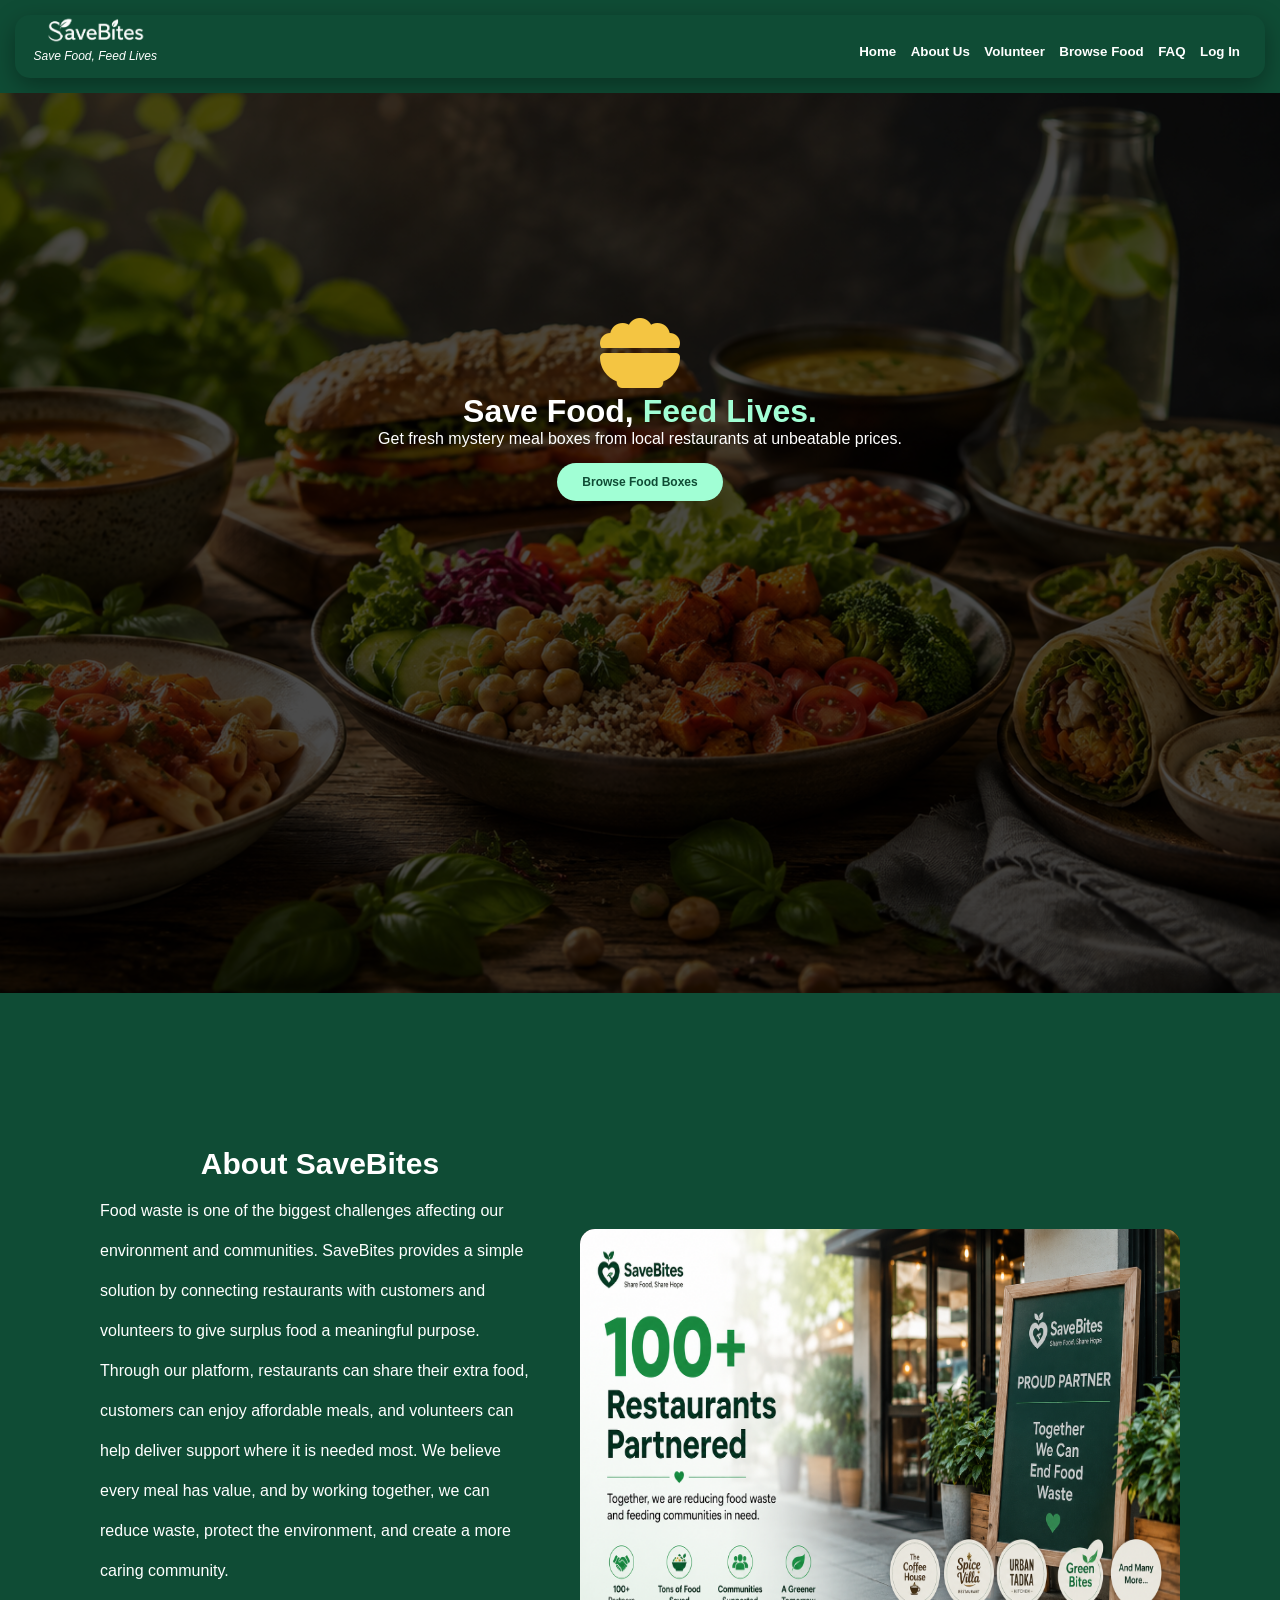
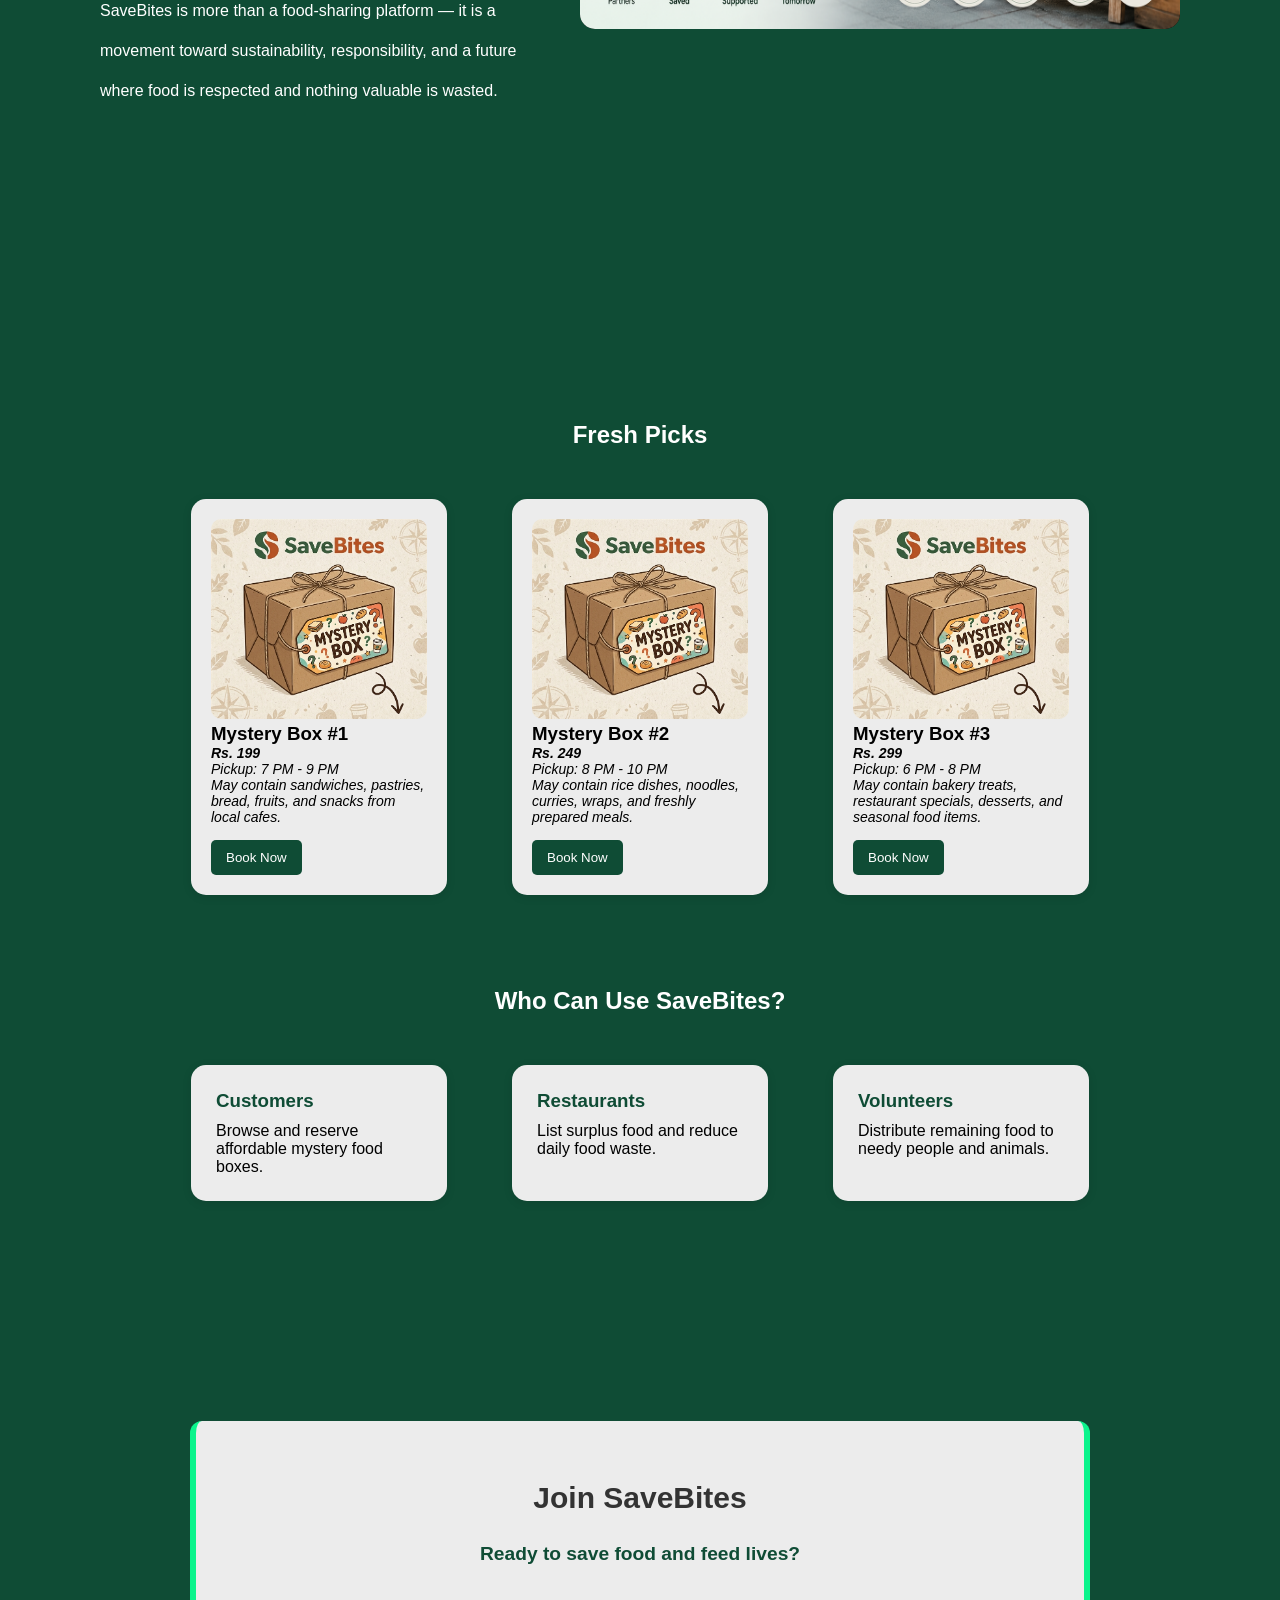
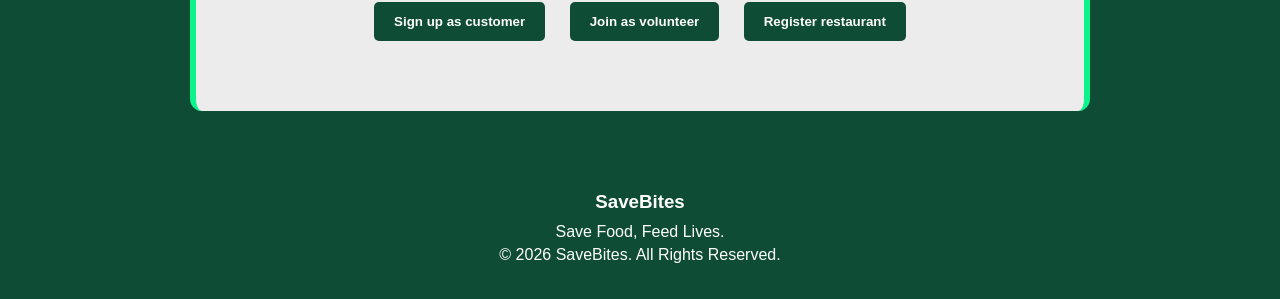
==== commit 8a20354e: "git commit -m" ====
--- a/index.html
+++ b/index.html
@@ -87,8 +87,6 @@
 <p>
 SaveBites is more than a food-sharing platform — it is a movement toward sustainability, responsibility, and a future where food is respected and nothing valuable is wasted.
 </p>
-
-            </p>
         </div>
 
         <div class="imgslider">
--- a/style.css
+++ b/style.css
@@ -116,7 +116,9 @@
     justify-content:space-between;
     align-items:center;
     padding:15px;
-    background:#0f4c35;
+    margin:15px;
+    border-radius:15px;
+    box-shadow:0 8px 25px rgba(0,0,0,0.35);
     flex-wrap:wrap;
 }
 .logo{
@@ -259,7 +261,8 @@
 }
 .food-card{
     background:#ececec;
-    width:250px;
+    margin:20px;
+    width:20%;
     padding:20px;
     border-radius:15px;
     box-shadow:0 2px 10px rgba(0,0,0,0.1);
@@ -302,7 +305,8 @@
     flex-wrap:wrap;
 }
 .role-card{
-    width:250px;
+    width:20%;
+    margin:20px;
     padding:25px;
     background:#ececec;
     border-radius:15px;
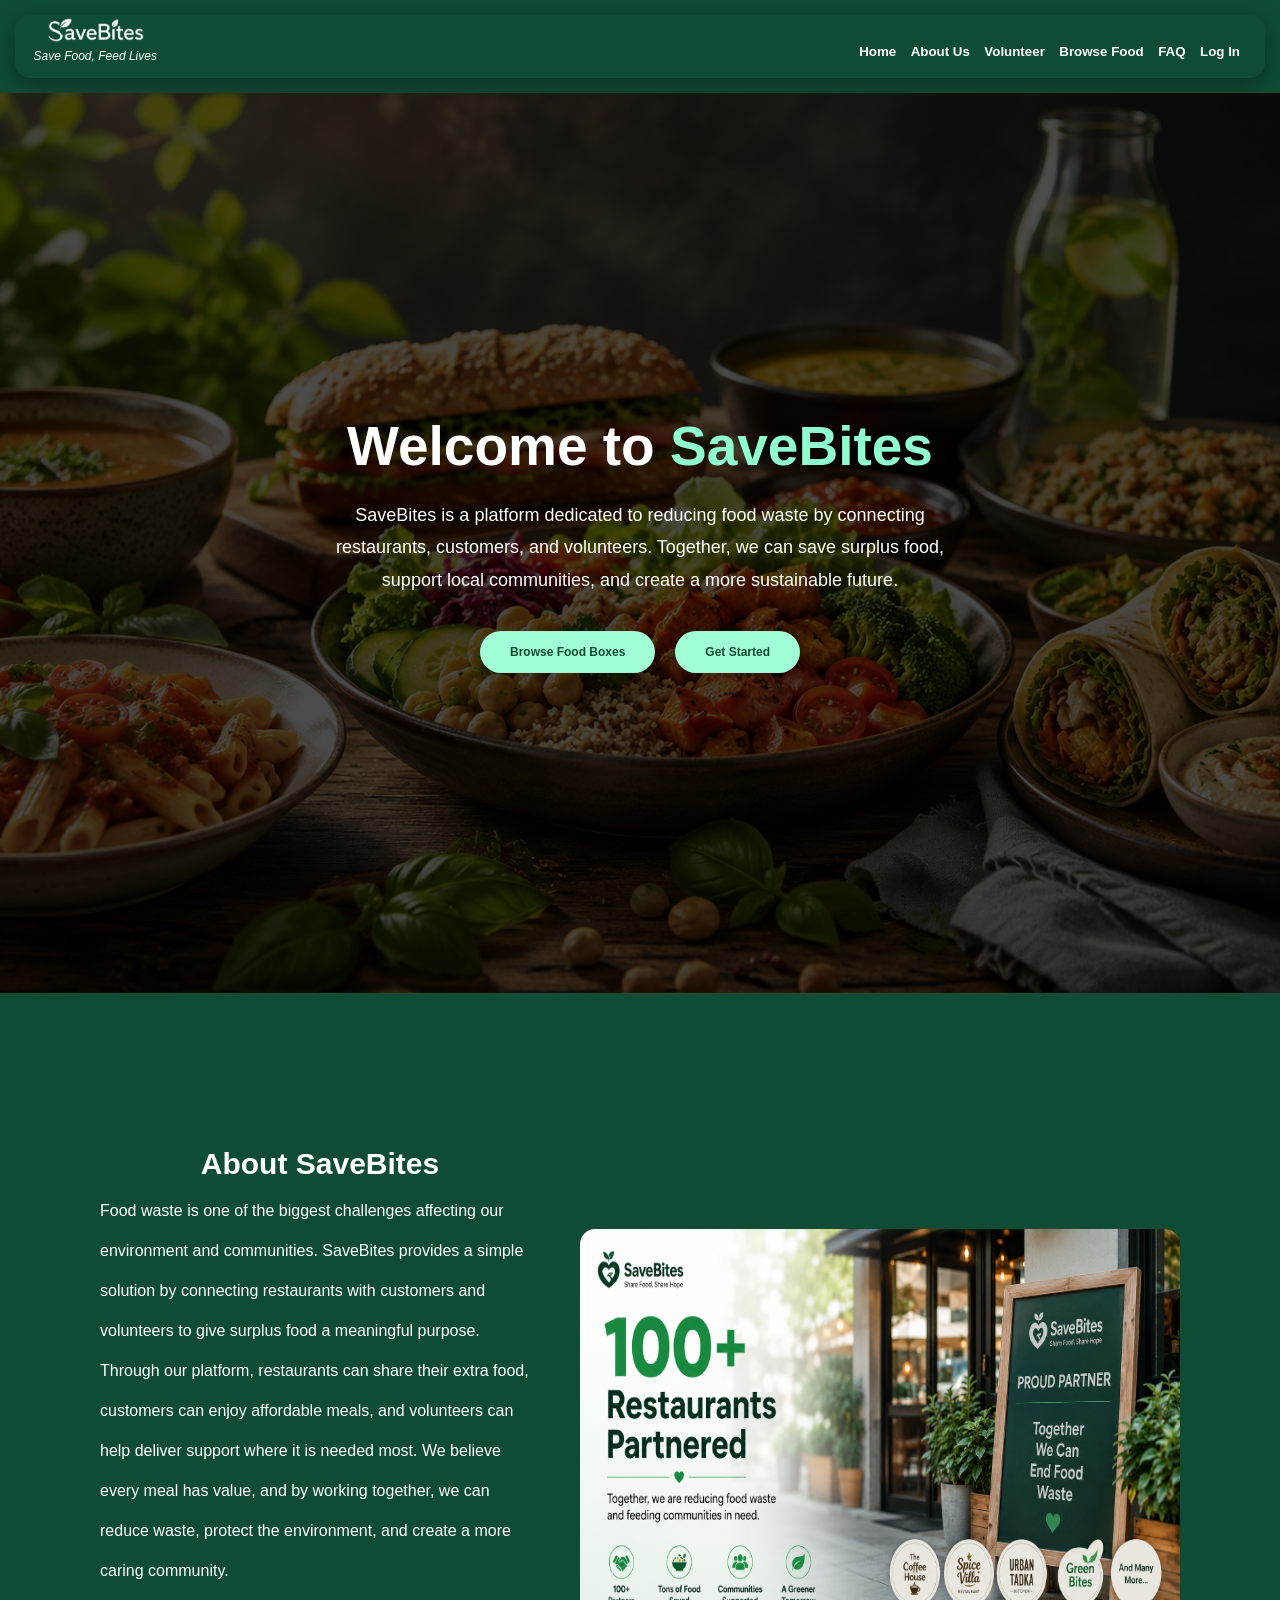
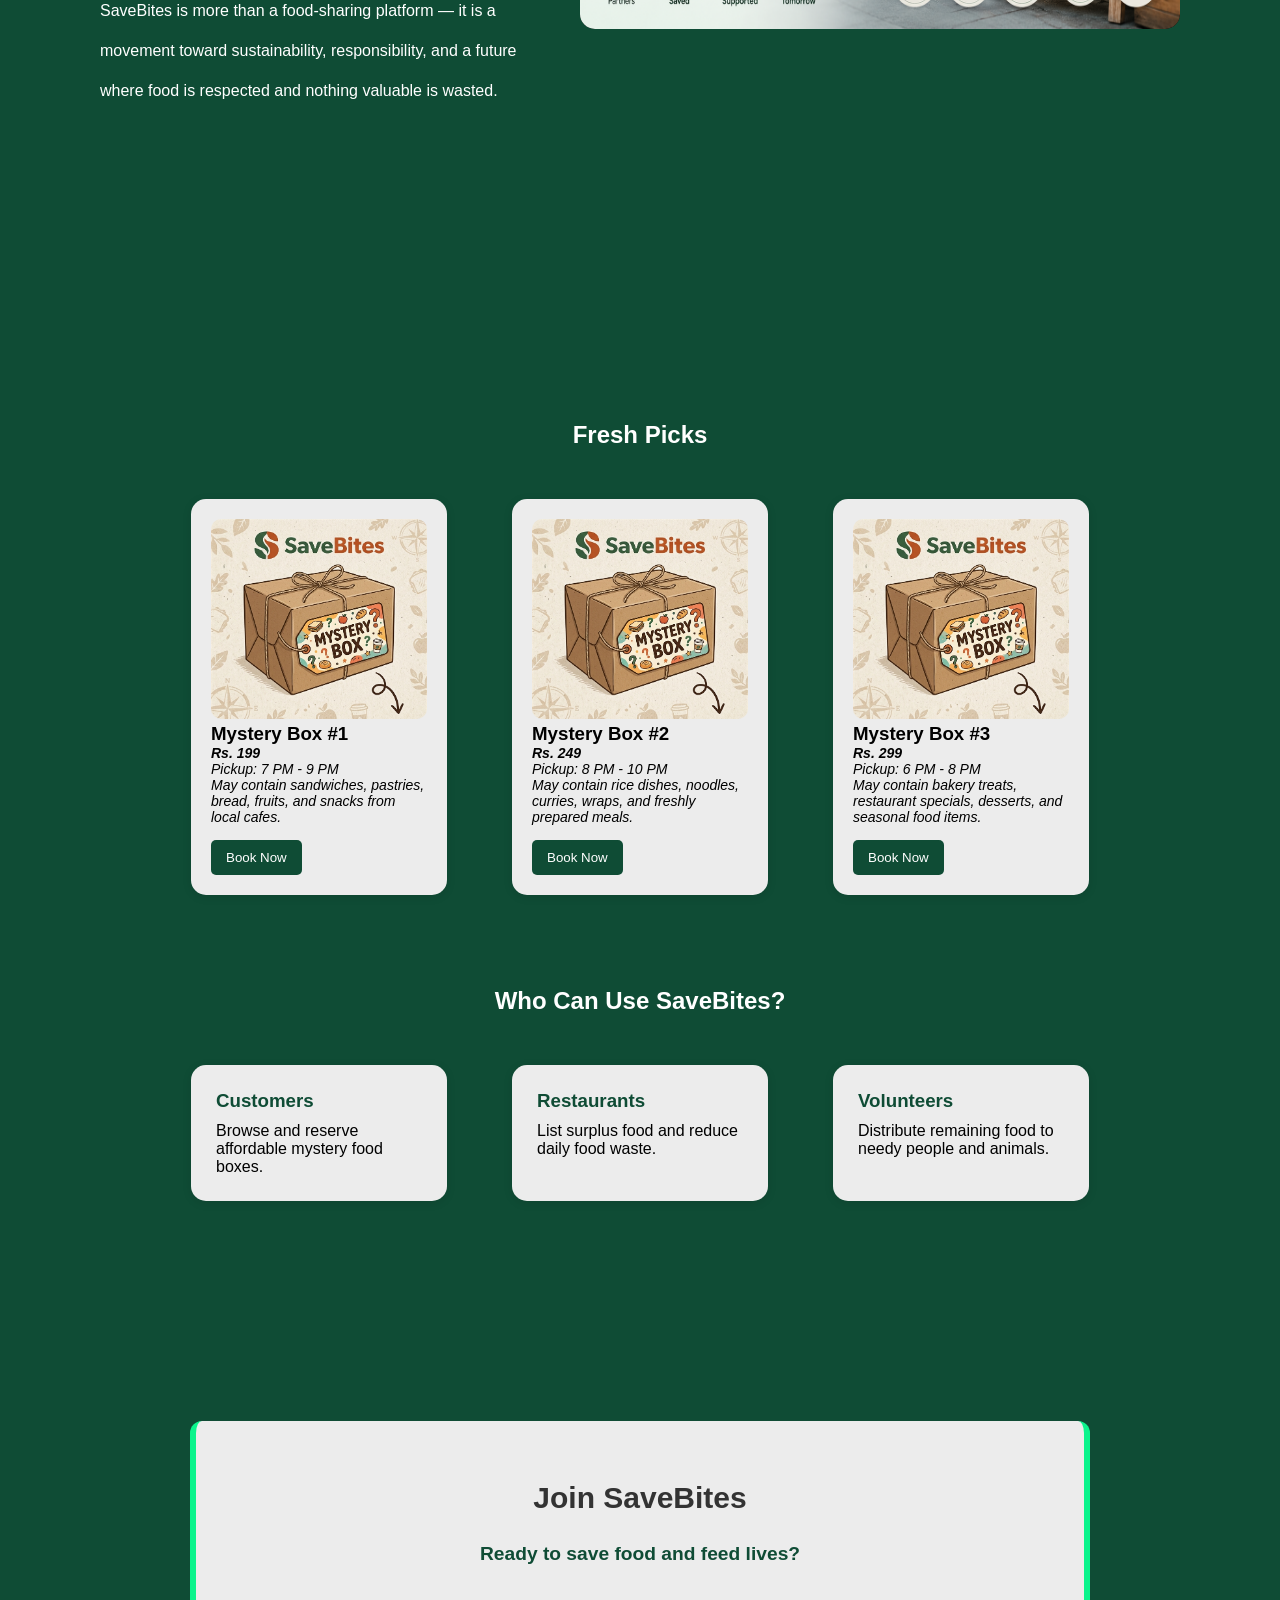
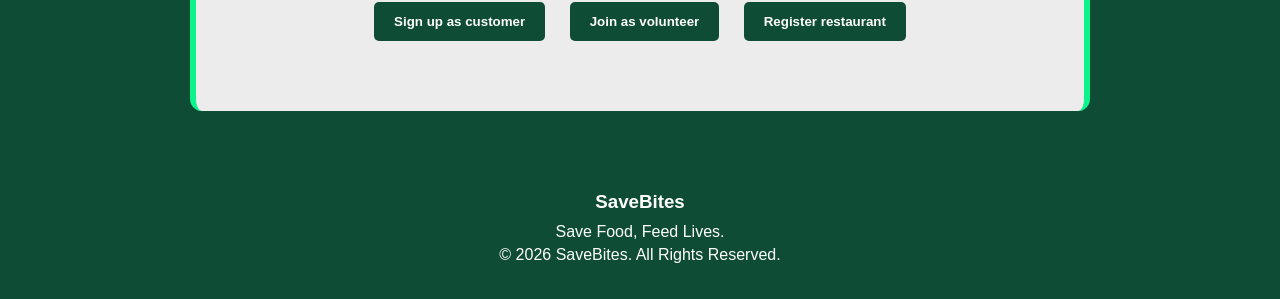
==== commit 23ea3e77: "git commit -m" ====
--- a/index.html
+++ b/index.html
@@ -1,11 +1,11 @@
 <!DOCTYPE html>
 <html lang="en">
+
 <head>
-    <link rel="stylesheet" href="style.css" />
-    <link rel="stylesheet" href="https://cdnjs.cloudflare.com/ajax/libs/font-awesome/6.6.0/css/all.min.css">
-    <meta charset="UTF-8">
+    <link rel="stylesheet" href="style.css"/>
     <meta name="viewport" content="width=device-width, initial-scale=1.0">
 </head>
+
 <body>
     <nav class="nav">
 
@@ -15,9 +15,9 @@
             </a>
             <p>Save Food, Feed Lives</p>
         </div>
-        <div class="hamburger" id="hamburger">
-    <i class="fa-solid fa-bars"></i>
-</div>
+      <div class="hamburger" id="hamburger">
+         ☰
+      </div>
         <div class="nav-right" id="nav-right">
             <a href="index.html"><button>Home</button></a>
             <a href="html/about.html"><button>About Us</button></a>
@@ -36,40 +36,22 @@
     </div>
 
     <div class="overlay"></div>
-    <div class="slide active">
-        <div class="icon">
-            <i class="fa-solid fa-bowl-food"></i>
-        </div>
-        <h1>Save Food, <span>Feed Lives.</span></h1>
-        <p>Get fresh mystery meal boxes from local restaurants at unbeatable prices.</p>
+
+    <div class="welcome-content">
+    <h1>Welcome to <span>SaveBites</span></h1>
+
+    <p>
+        SaveBites is a platform dedicated to reducing food waste by connecting restaurants,
+        customers, and volunteers. Together, we can save surplus food, support local
+        communities, and create a more sustainable future.
+    </p>
+
+    <div class="welcome-buttons">
         <a href="html/browsebox.html">Browse Food Boxes</a>
+        <a href="html/login.html">Get Started</a>
     </div>
+</div>
 
-    <div class="slide">
-        <div class="icon">
-            <i class="fa-solid fa-handshake"></i>
-        </div>
-        <h1>Surplus Food, <span>Real Impact.</span></h1>
-        <p>Unsold food is resold at discounted price.</p>
-    </div>
-
-    <div class="slide">
-        <div class="icon">
-            <i class="fa-solid fa-paw"></i>
-        </div>
-        <h1>No Food <span>Goes to Waste.</span></h1>
-        <p>Volunteers distribute food to stray animals.</p>
-        <a href="html/volunteerlogin.html">Join as Volunteer</a>
-    </div>
-
-    <div class="slide">
-        <div class="icon">
-            <i class="fa-solid fa-store"></i>
-        </div>
-        <h1>List Your <span>Leftover Food.</span></h1>
-        <p>Partner with SaveBites to reduce food waste and reach hundreds of nearby customers.</p>
-        <a href="html/restaurantlogin.html">Register your Restaurant</a>
-    </div>
 </div>
     <br>
     <br>
@@ -78,15 +60,20 @@
         <div class="text">
             <h2 align="center">About SaveBites</h2>
             <p>
-<p>
-Food waste is one of the biggest challenges affecting our environment and communities. SaveBites provides a simple solution by connecting restaurants with customers and volunteers to give surplus food a meaningful purpose.
-</p>
-<p>
-Through our platform, restaurants can share their extra food, customers can enjoy affordable meals, and volunteers can help deliver support where it is needed most. We believe every meal has value, and by working together, we can reduce waste, protect the environment, and create a more caring community.
-</p>
-<p>
-SaveBites is more than a food-sharing platform — it is a movement toward sustainability, responsibility, and a future where food is respected and nothing valuable is wasted.
-</p>
+            <p>
+                Food waste is one of the biggest challenges affecting our environment and communities. SaveBites
+                provides a simple solution by connecting restaurants with customers and volunteers to give surplus food
+                a meaningful purpose.
+            </p>
+            <p>
+                Through our platform, restaurants can share their extra food, customers can enjoy affordable meals, and
+                volunteers can help deliver support where it is needed most. We believe every meal has value, and by
+                working together, we can reduce waste, protect the environment, and create a more caring community.
+            </p>
+            <p>
+                SaveBites is more than a food-sharing platform — it is a movement toward sustainability, responsibility,
+                and a future where food is respected and nothing valuable is wasted.
+            </p>
         </div>
 
         <div class="imgslider">
@@ -154,12 +141,13 @@
             <button onclick="goToRestaurantLogin()">Register restaurant</button>
         </div>
     </div>
-<script src="js/slider.js"></script>
-<script src="js/script.js"></script>
+    <script src="js/slider.js"></script>
+    <script src="js/script.js"></script>
 </body>
 <footer>
     <h3>SaveBites</h3>
     <p>Save Food, Feed Lives.</p>
     <p>© 2026 SaveBites. All Rights Reserved.</p>
 </footer>
-</html>
+
+</html>
--- a/style.css
+++ b/style.css
@@ -52,34 +52,6 @@
     background:rgba(0,0,0,0.70);
     top:0;
     left:0;
-}
-
-.slide{
-    position:relative;
-    z-index:2;
-}
-.icon i{
-    font-size:80px;
-    color:#F4C542;
-}
-
-.icon i{
-    transition:0.3s;
-}
-
-.icon i:hover{
-    transform:scale(1.1);
-}
-
-.slide{
-    position:absolute;
-    width:100%;
-    padding:220px;
-    box-sizing:border-box;
-    left:0;
-    top:0;
-    opacity:0;
-    transition:all 0.8s ease;
 }
 
 .slide.active{
@@ -106,6 +78,51 @@
     font-size:12px;
 }
 /*yetasamma*/
+.welcome-content{
+    position:relative;
+    z-index:2;
+    max-width:700px;
+    padding:20px;
+    text-align:center;
+}
+
+.welcome-content h1{
+    font-size:55px;
+    margin-bottom:20px;
+    line-height:1.2;
+}
+
+.welcome-content span{
+    color:#8fffd0;
+}
+
+.welcome-content p{
+    font-size:18px;
+    line-height:1.8;
+    margin-bottom:35px;
+}
+
+.welcome-buttons{
+    display:flex;
+    justify-content:center;
+    gap:20px;
+    flex-wrap:wrap;
+}
+
+.welcome-buttons a{
+    text-decoration:none;
+    background:#a1ffd5;
+    color:#0f4c35;
+    padding:14px 30px;
+    border-radius:30px;
+    font-weight:bold;
+    transition:0.3s;
+}
+
+.welcome-buttons a:hover{
+    background:#7ff3c0;
+    transform:translateY(-3px);
+}
 
 body{
     background:#0f4c35;
@@ -420,9 +437,22 @@
 .intro h1{
     font-size:24px;
 }
-
-.icon i{
-    font-size:60px;
+.welcome-content h1{
+    font-size:34px;
+}
+
+.welcome-content p{
+    font-size:16px;
+    line-height:1.7;
+}
+
+.welcome-buttons{
+    flex-direction:column;
+    align-items:center;
+}
+
+.welcome-buttons a{
+    width:220px;
 }
 
 .food-container,
